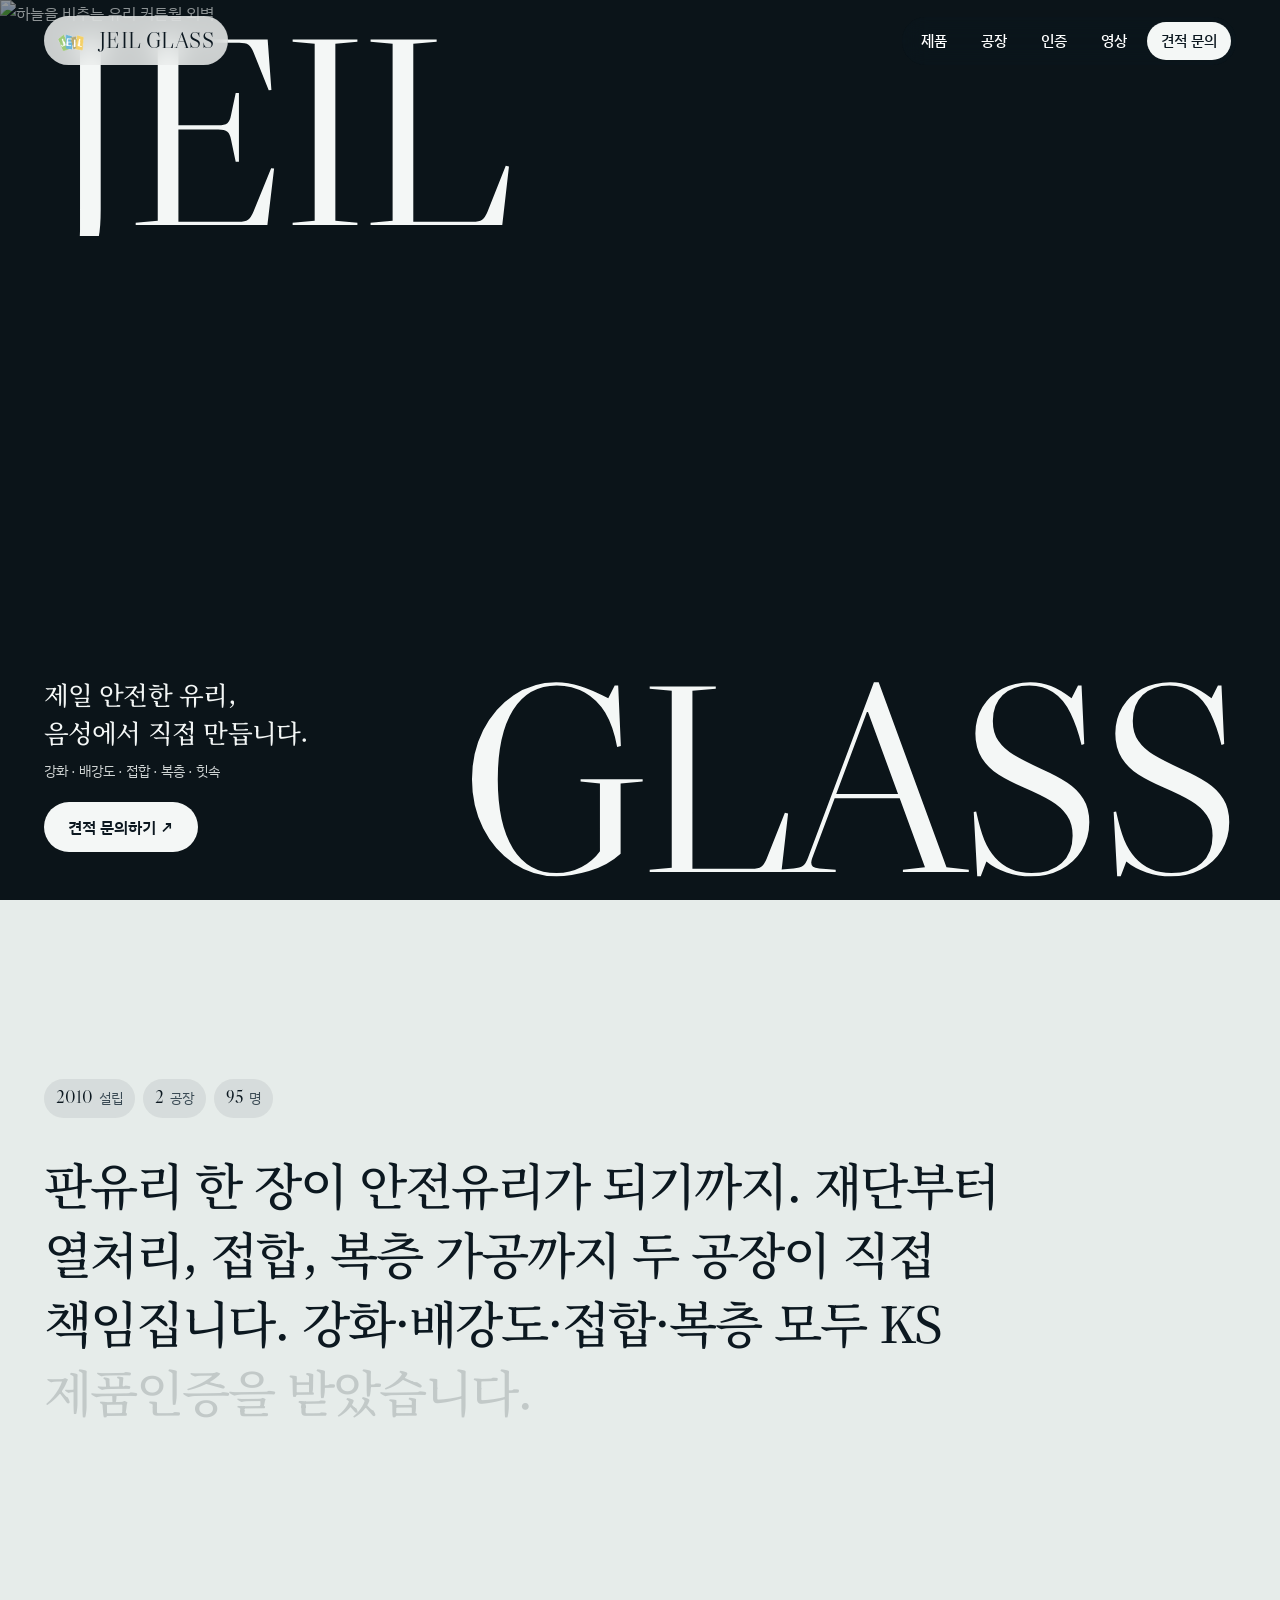
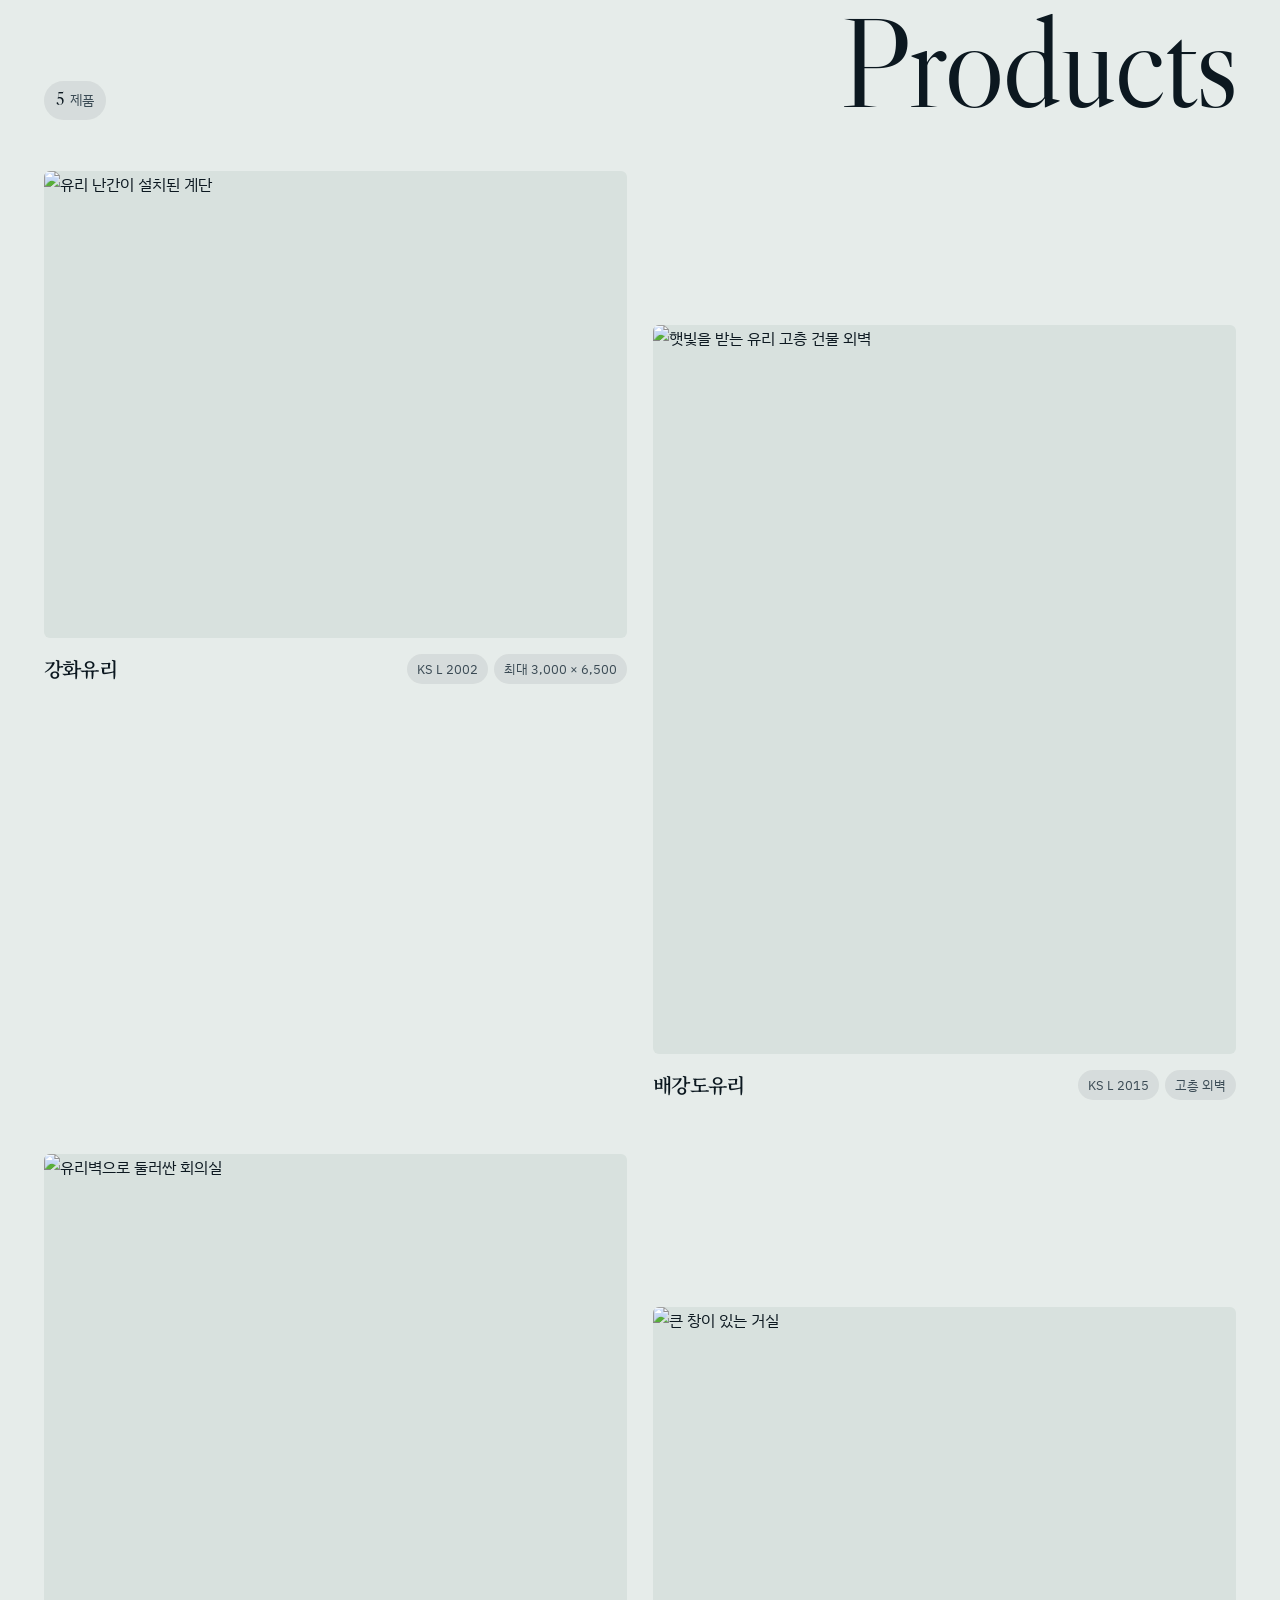
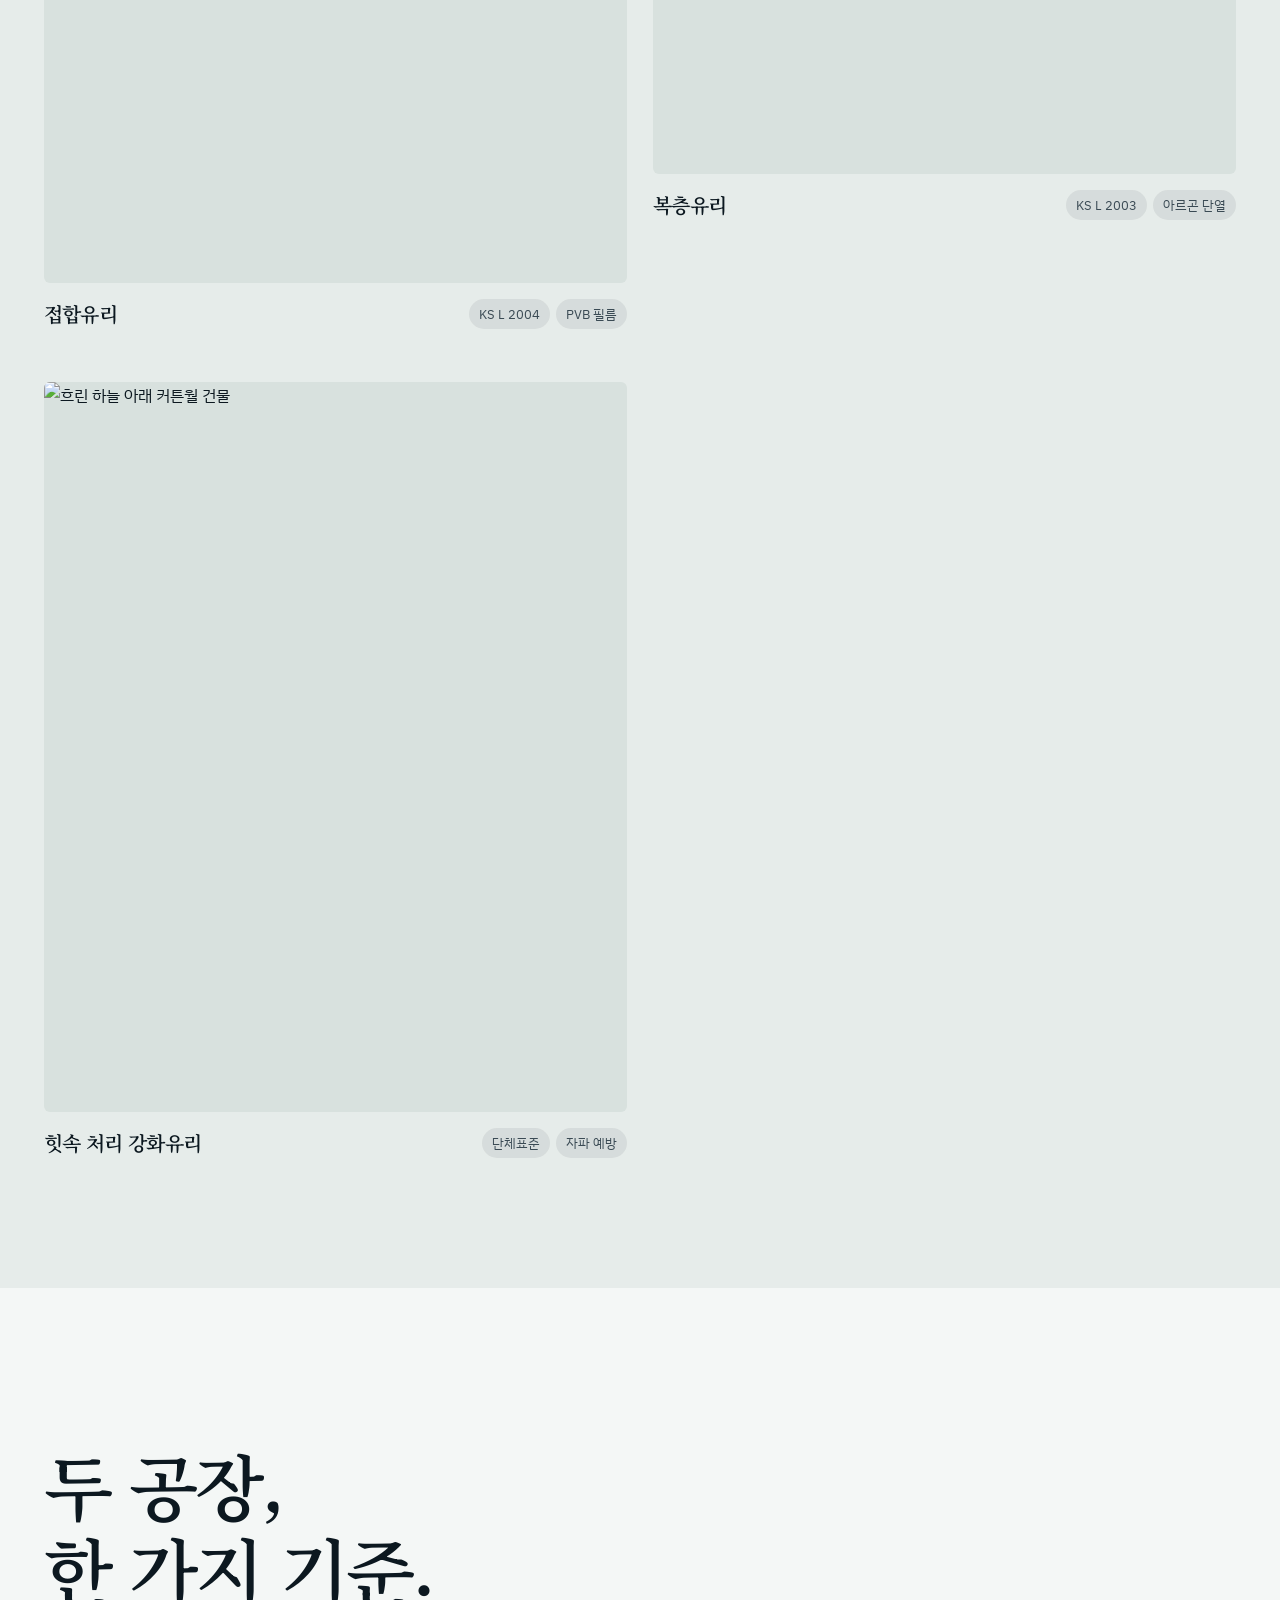
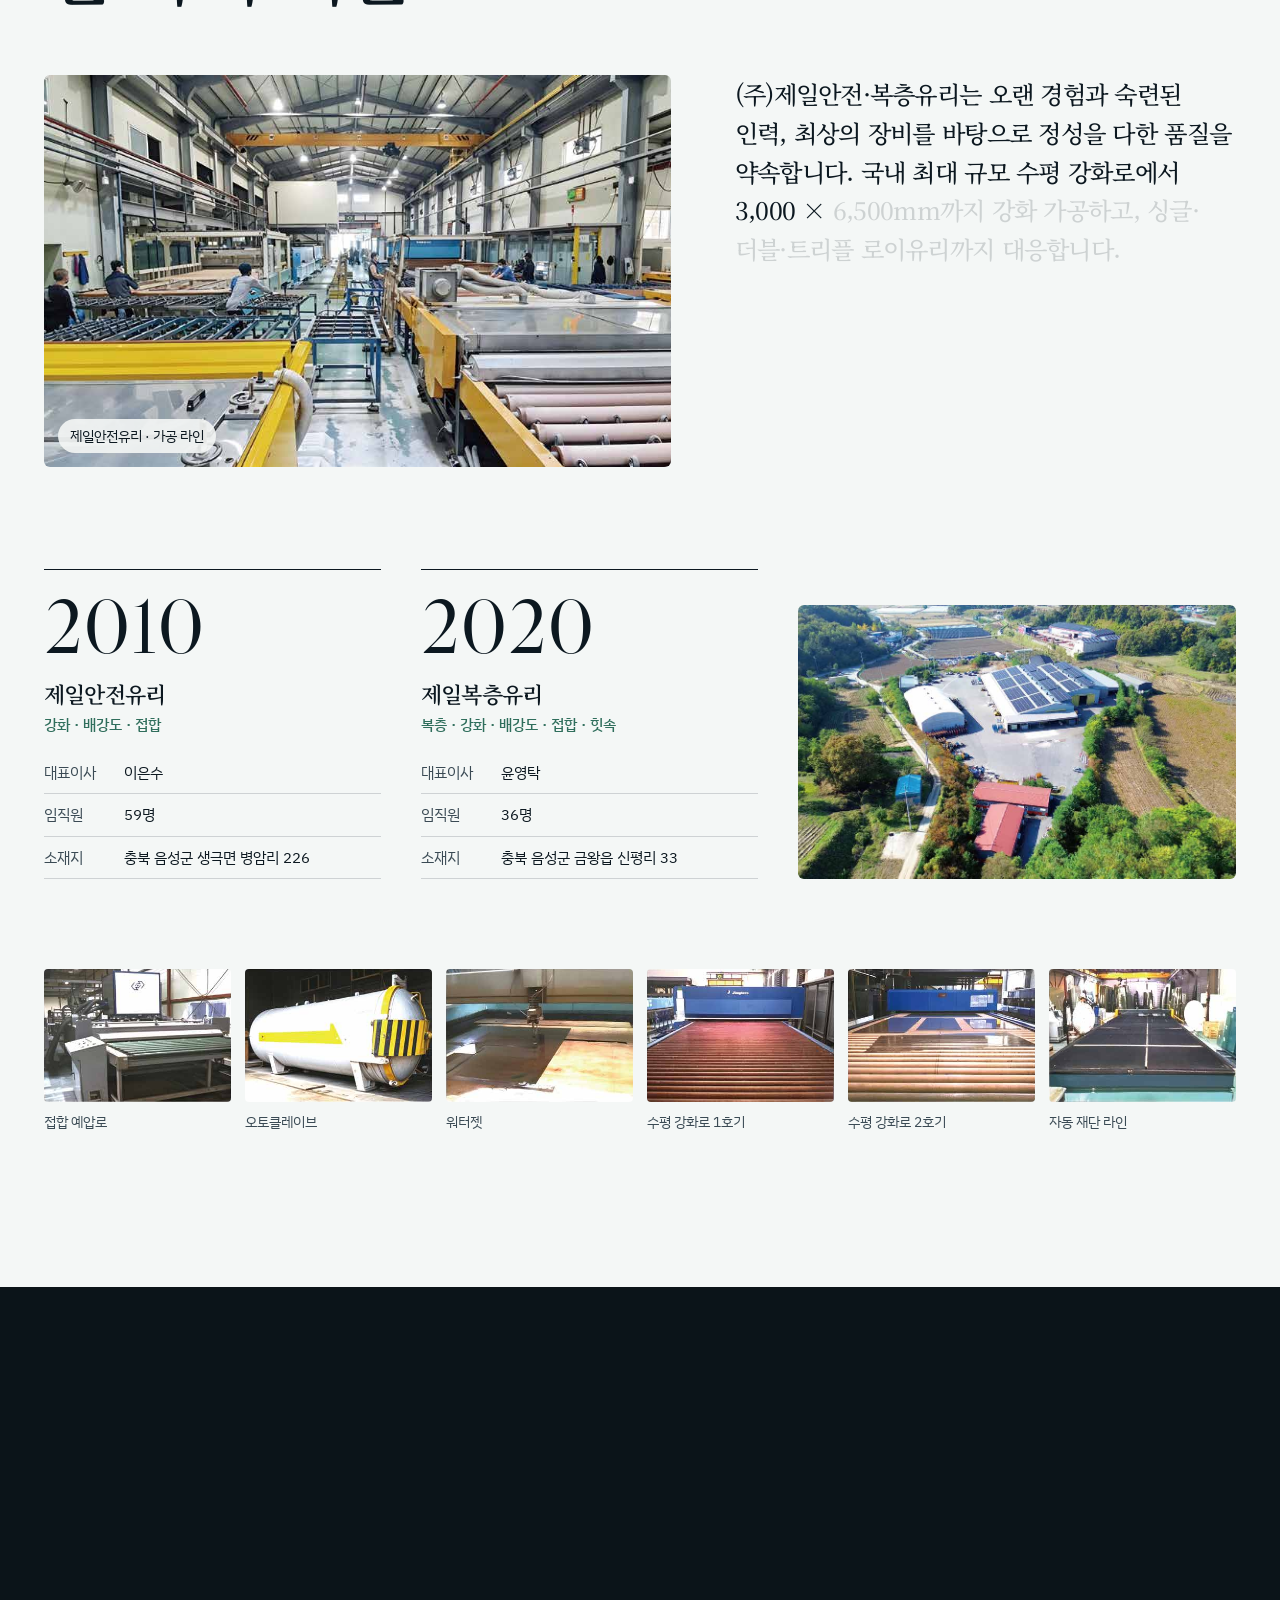
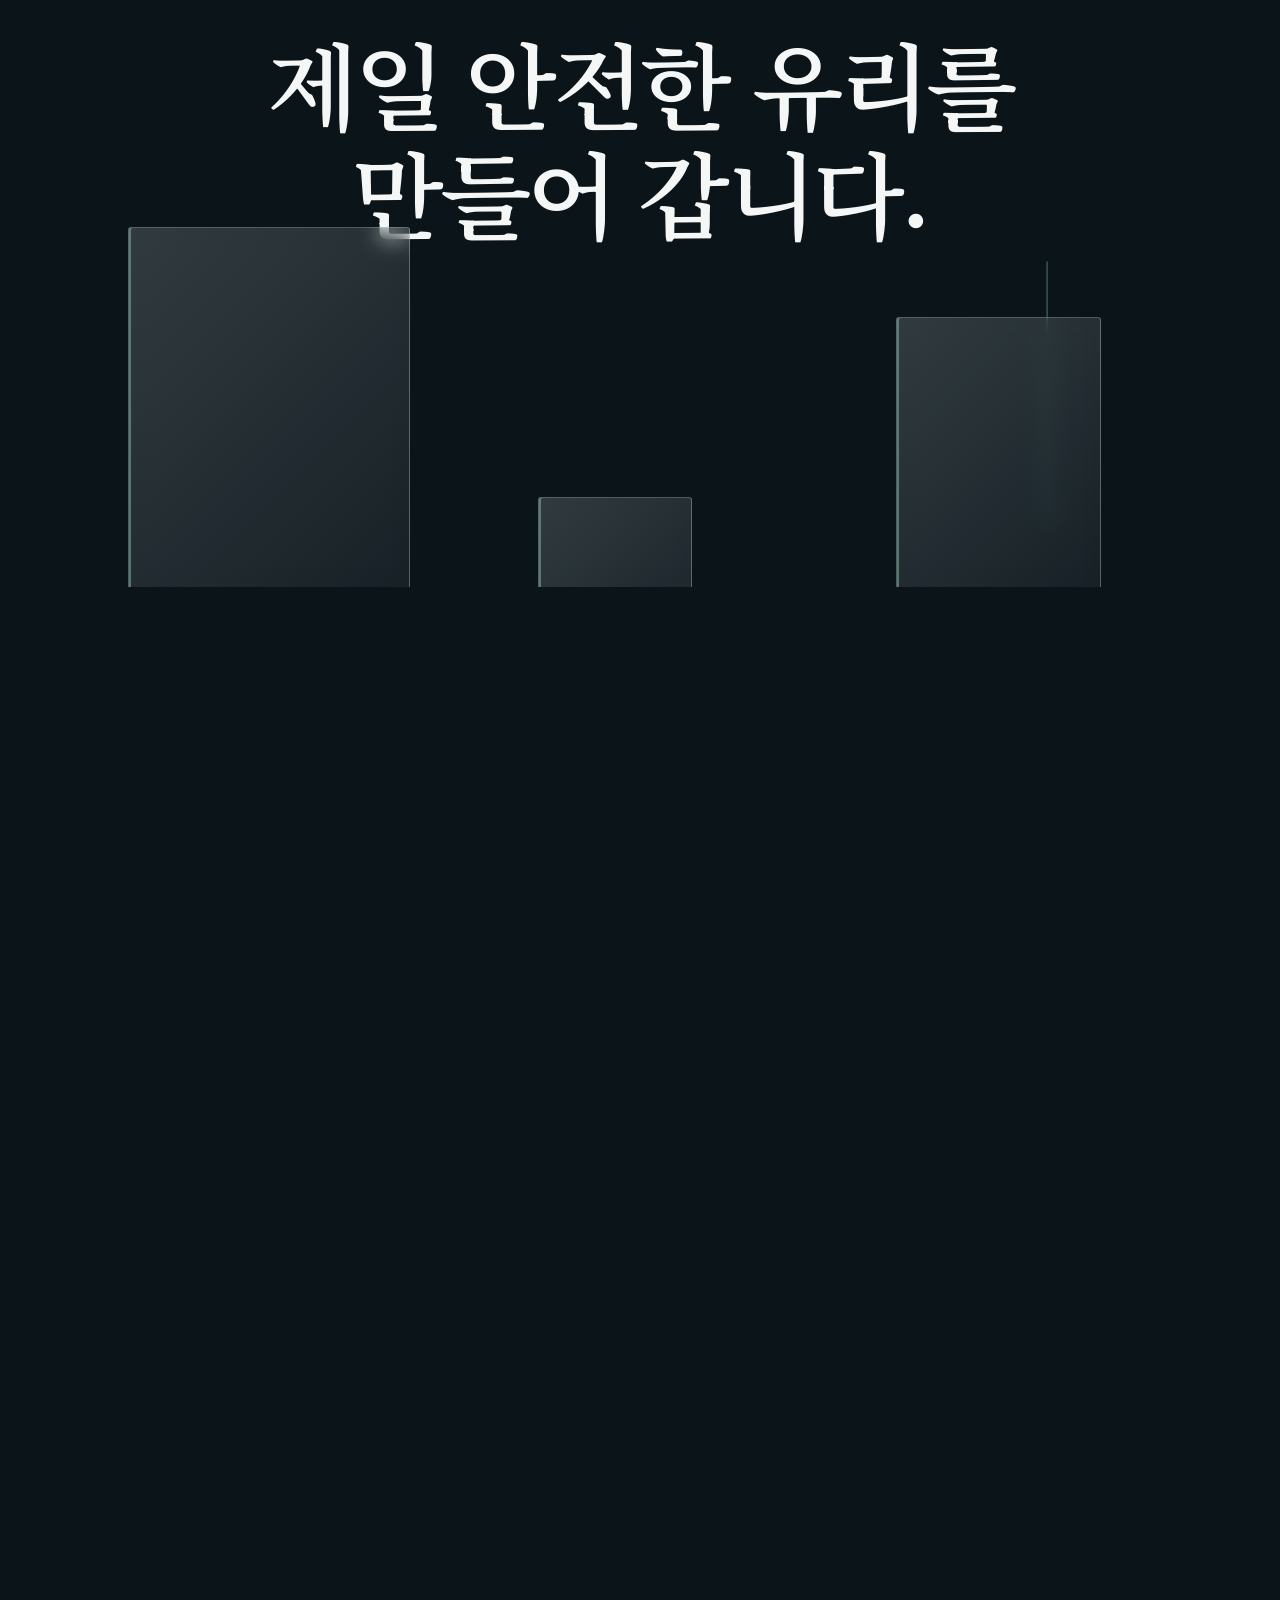
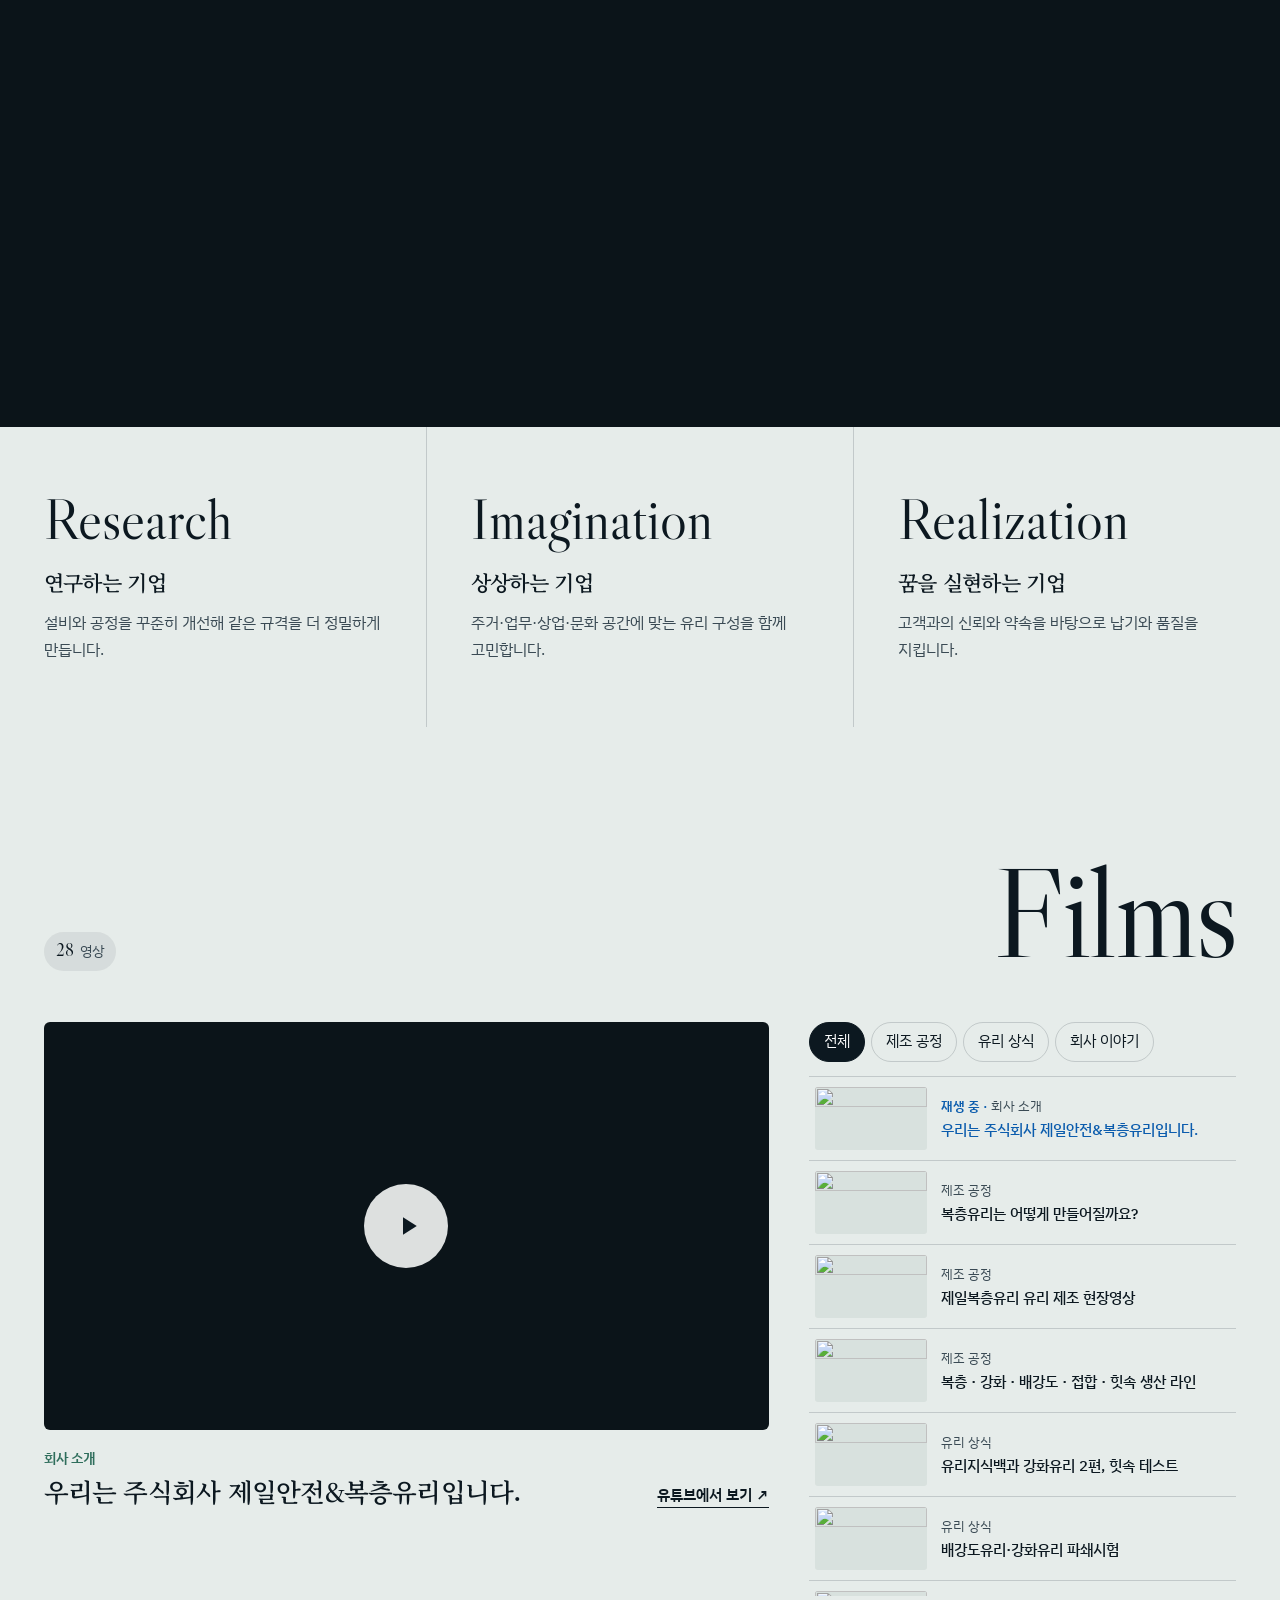
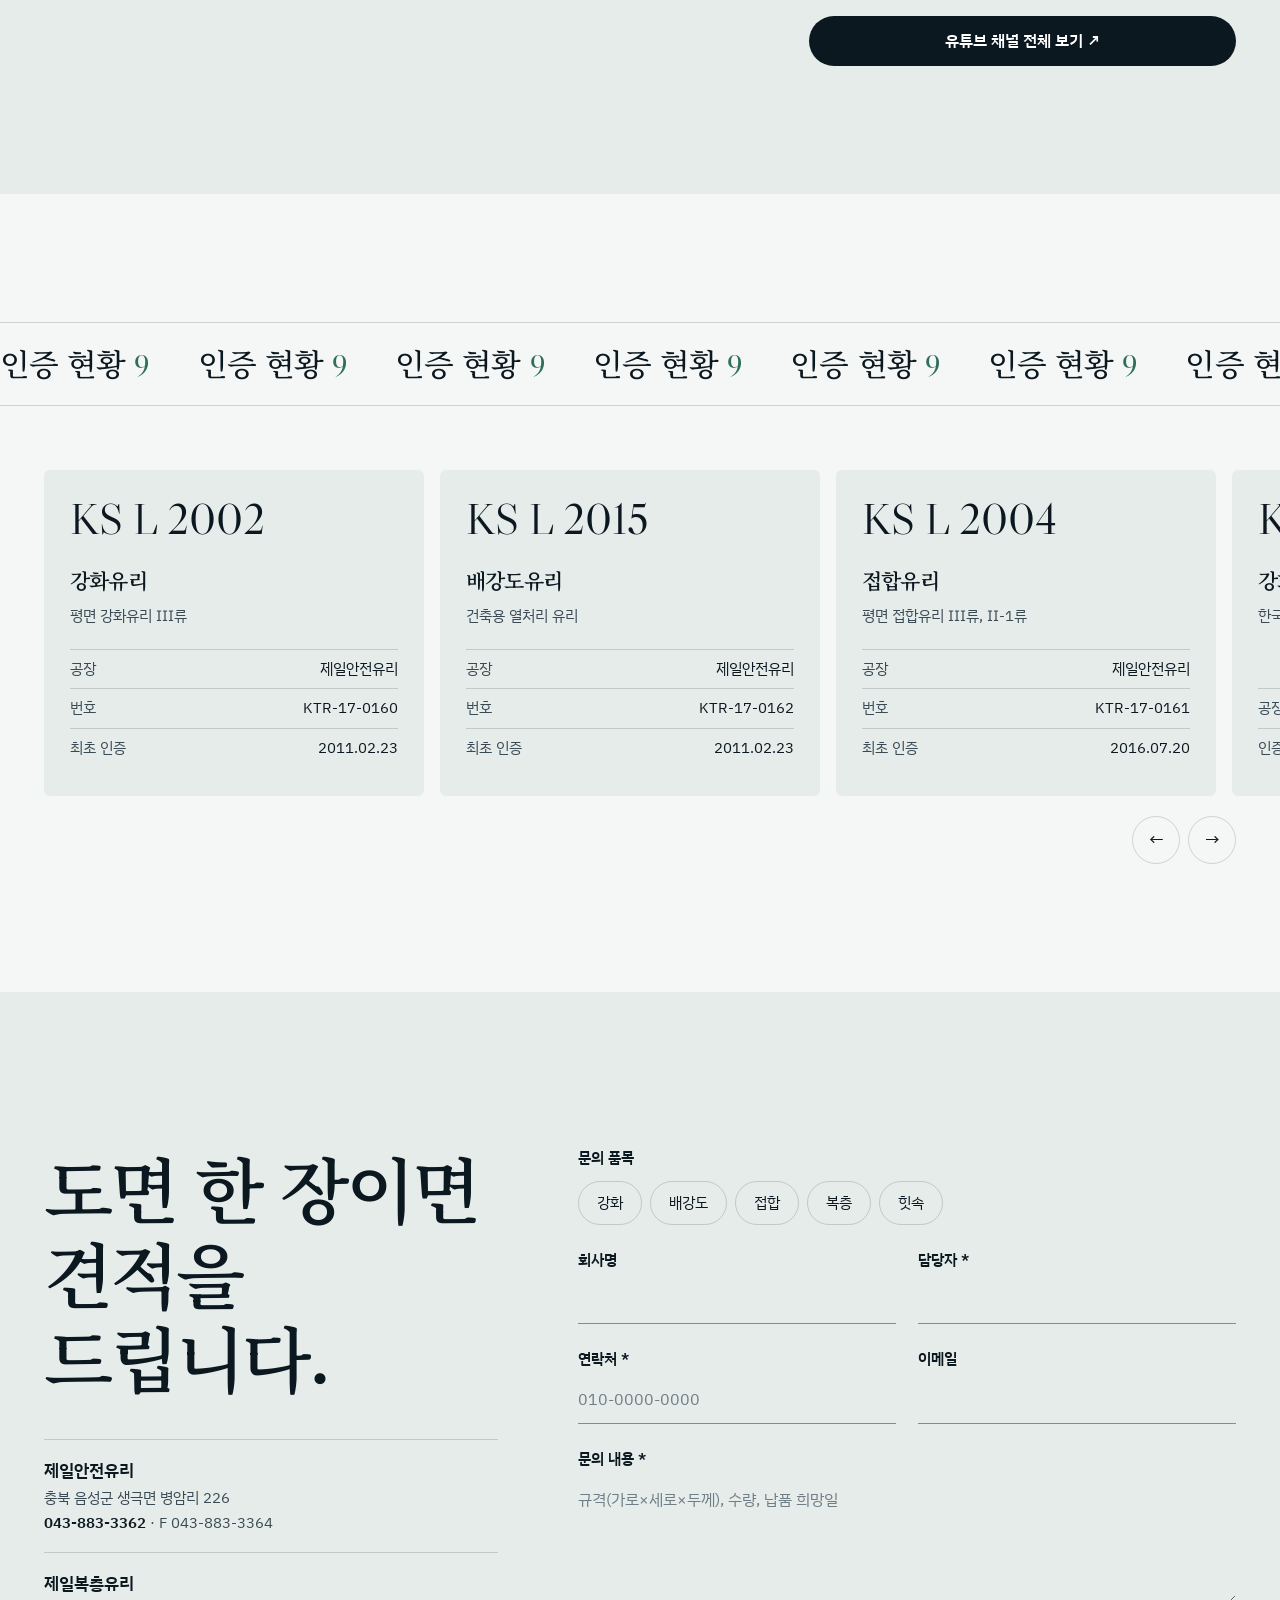
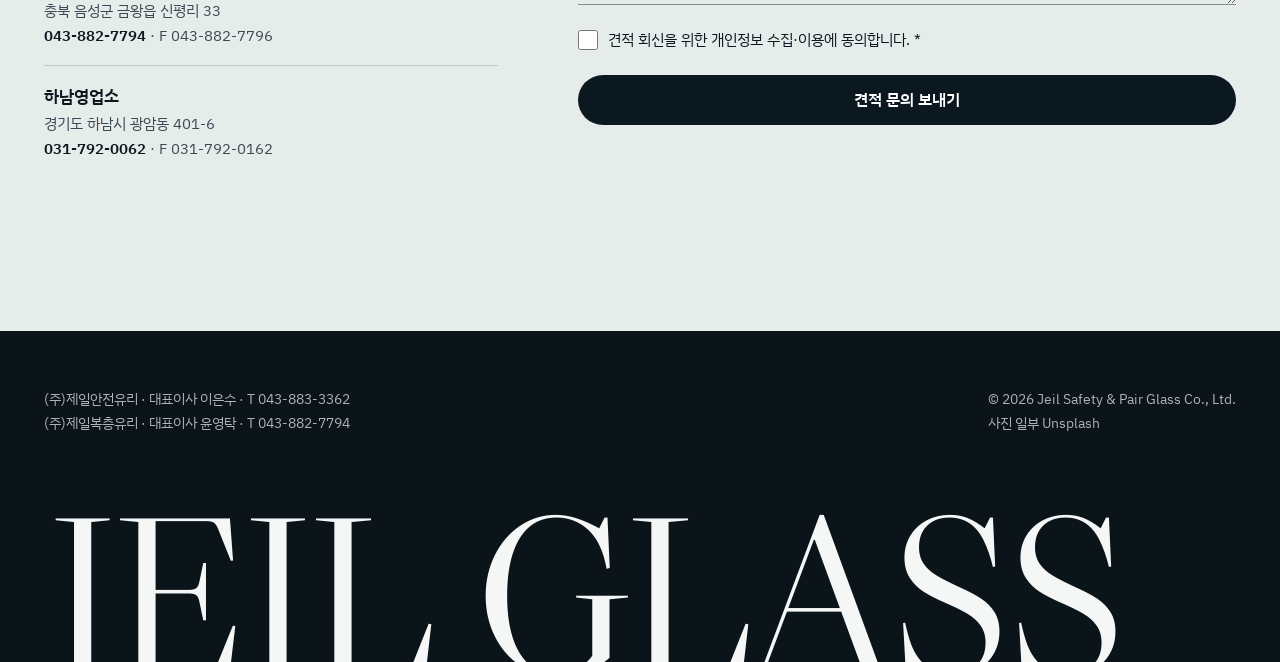
==== v2/index.html @ ccdc75b9 "v2 디자인 추가: 워드마크 히어로, 제품 상세 패널, 유튜브 영상 섹션" ====
<!doctype html>
<html lang="ko">
<head>
<meta charset="utf-8">
<meta name="viewport" content="width=device-width, initial-scale=1">
<title>제일안전·복층유리 | Jeil Glass</title>
<meta name="description" content="충북 음성의 두 공장에서 KS 인증 강화·배강도·접합·복층유리와 힛속 처리 유리를 직접 생산합니다.">
<link rel="preconnect" href="https://fonts.googleapis.com">
<link rel="preconnect" href="https://fonts.gstatic.com" crossorigin>
<link href="https://fonts.googleapis.com/css2?family=IBM+Plex+Sans+KR:wght@400;500;600&family=Libre+Caslon+Display&family=Noto+Serif+KR:wght@500;600&display=swap" rel="stylesheet">
<link rel="stylesheet" href="style.css">
<script>document.documentElement.classList.add("js");</script>
</head>
<body>
<a class="skip" href="#main">본문 바로가기</a>
<div class="cursor" aria-hidden="true"><span class="cursor-label">자세히 보기 ↗</span></div>

<!-- top bar: small mark appears once the giant wordmark scrolls away -->
<header class="bar">
  <a class="bar-mark" href="#top" aria-label="제일안전·복층유리 처음으로">
    <img src="../assets/logo.png" alt="" width="103" height="72">
    <span>JEIL GLASS</span>
  </a>
  <nav class="pills" aria-label="주 메뉴">
    <a class="pill roll" href="#products">제품</a>
    <a class="pill roll" href="#factory">공장</a>
    <a class="pill roll" href="#quality">인증</a>
    <a class="pill pill-wide roll" href="#video">영상</a>
    <a class="pill pill-solid roll" href="#contact">견적 문의</a>
  </nav>
</header>

<main id="main">

<!-- HERO -->
<section class="hero" id="top">
  <img class="hero-img" src="https://images.unsplash.com/photo-1523477593243-78bbf626fd3b?w=2200&q=80&auto=format&fit=crop" alt="하늘을 비추는 유리 커튼월 외벽" fetchpriority="high">
  <div class="hero-veil" aria-hidden="true"></div>
  <p class="word word-a" aria-hidden="true">JEIL</p>
  <p class="word word-b" aria-hidden="true">GLASS</p>
  <div class="hero-foot">
    <h1 class="hero-title">제일 안전한 유리,<br>음성에서 직접 만듭니다.</h1>
    <p class="hero-sub">강화 · 배강도 · 접합 · 복층 · 힛속</p>
    <a class="btn btn-light roll" href="#contact">견적 문의하기 ↗</a>
  </div>
</section>

<!-- INTRO STATEMENT -->
<section class="intro">
  <div class="intro-chips">
    <span class="chip"><b>2010</b> 설립</span>
    <span class="chip"><b>2</b> 공장</span>
    <span class="chip"><b>95</b> 명</span>
  </div>
  <p class="statement reveal-words">판유리 한 장이 안전유리가 되기까지. 재단부터 열처리, 접합, 복층 가공까지 두 공장이 직접 책임집니다. 강화·배강도·접합·복층 모두 KS 제품인증을 받았습니다.</p>
</section>

<!-- PRODUCTS -->
<section class="products" id="products">
  <div class="sec-head">
    <span class="chip chip-count"><b>5</b> 제품</span>
    <h2 class="display">Products</h2>
  </div>
  <ul class="grid">
    <li class="card" data-key="tempered">
      <button type="button" class="card-btn" aria-haspopup="dialog">
        <span class="card-media"><img src="https://images.unsplash.com/photo-1771904488645-fa6ebf7a2d06?w=1200&q=75&auto=format&fit=crop" alt="유리 난간이 설치된 계단" loading="lazy"></span>
        <span class="card-meta">
          <span class="card-name">강화유리</span>
          <span class="tags"><span class="tag">KS L 2002</span><span class="tag">최대 3,000 × 6,500</span></span>
        </span>
      </button>
    </li>
    <li class="card" data-key="hs">
      <button type="button" class="card-btn" aria-haspopup="dialog">
        <span class="card-media"><img src="https://images.unsplash.com/photo-1490351267196-b7a67e26e41b?w=1200&q=75&auto=format&fit=crop" alt="햇빛을 받는 유리 고층 건물 외벽" loading="lazy"></span>
        <span class="card-meta">
          <span class="card-name">배강도유리</span>
          <span class="tags"><span class="tag">KS L 2015</span><span class="tag">고층 외벽</span></span>
        </span>
      </button>
    </li>
    <li class="card" data-key="laminated">
      <button type="button" class="card-btn" aria-haspopup="dialog">
        <span class="card-media"><img src="https://images.unsplash.com/photo-1706074740295-d7a79c079562?w=1200&q=75&auto=format&fit=crop" alt="유리벽으로 둘러싼 회의실" loading="lazy"></span>
        <span class="card-meta">
          <span class="card-name">접합유리</span>
          <span class="tags"><span class="tag">KS L 2004</span><span class="tag">PVB 필름</span></span>
        </span>
      </button>
    </li>
    <li class="card" data-key="igu">
      <button type="button" class="card-btn" aria-haspopup="dialog">
        <span class="card-media"><img src="https://images.unsplash.com/photo-1600210492493-0946911123ea?w=1200&q=75&auto=format&fit=crop" alt="큰 창이 있는 거실" loading="lazy"></span>
        <span class="card-meta">
          <span class="card-name">복층유리</span>
          <span class="tags"><span class="tag">KS L 2003</span><span class="tag">아르곤 단열</span></span>
        </span>
      </button>
    </li>
    <li class="card" data-key="heatsoak">
      <button type="button" class="card-btn" aria-haspopup="dialog">
        <span class="card-media"><img src="https://images.unsplash.com/photo-1525119488448-d549af0dc221?w=1200&q=75&auto=format&fit=crop" alt="흐린 하늘 아래 커튼월 건물" loading="lazy"></span>
        <span class="card-meta">
          <span class="card-name">힛속 처리 강화유리</span>
          <span class="tags"><span class="tag">단체표준</span><span class="tag">자파 예방</span></span>
        </span>
      </button>
    </li>
  </ul>
</section>

<!-- FACTORY (people/place) -->
<section class="factory" id="factory">
  <div class="factory-head">
    <h2 class="display-ko">두 공장,<br>한 가지 기준.</h2>
  </div>
  <div class="factory-body">
    <figure class="factory-photo">
      <img src="../assets/factory-floor.jpg" alt="제일안전유리 생산동 내부. 컨베이어와 세척·면취 설비 사이에서 작업자들이 유리를 가공한다." loading="lazy" width="1075" height="509">
      <figcaption class="chip chip-float">제일안전유리 · 가공 라인</figcaption>
    </figure>
    <p class="reveal-words factory-text">(주)제일안전·복층유리는 오랜 경험과 숙련된 인력, 최상의 장비를 바탕으로 정성을 다한 품질을 약속합니다. 국내 최대 규모 수평 강화로에서 3,000 × 6,500mm까지 강화 가공하고, 싱글·더블·트리플 로이유리까지 대응합니다.</p>
  </div>

  <div class="plants">
    <article class="plant">
      <p class="plant-year">2010</p>
      <h3>제일안전유리</h3>
      <p class="plant-what">강화 · 배강도 · 접합</p>
      <dl>
        <div><dt>대표이사</dt><dd>이은수</dd></div>
        <div><dt>임직원</dt><dd>59명</dd></div>
        <div><dt>소재지</dt><dd>충북 음성군 생극면 병암리 226</dd></div>
      </dl>
    </article>
    <article class="plant">
      <p class="plant-year">2020</p>
      <h3>제일복층유리</h3>
      <p class="plant-what">복층 · 강화 · 배강도 · 접합 · 힛속</p>
      <dl>
        <div><dt>대표이사</dt><dd>윤영탁</dd></div>
        <div><dt>임직원</dt><dd>36명</dd></div>
        <div><dt>소재지</dt><dd>충북 음성군 금왕읍 신평리 33</dd></div>
      </dl>
    </article>
    <figure class="plant-aerial">
      <img src="../assets/plant-aerial.jpg" alt="금왕읍 제일복층유리 공장 항공사진" loading="lazy" width="1014" height="571">
    </figure>
  </div>

  <ul class="equip">
    <li><div class="crop" style="--x:5.3%;--y:1.6%"></div><span>접합 예압로</span></li>
    <li><div class="crop" style="--x:49.9%;--y:1.6%"></div><span>오토클레이브</span></li>
    <li><div class="crop" style="--x:94.5%;--y:1.6%"></div><span>워터젯</span></li>
    <li><div class="crop" style="--x:5.3%;--y:50.1%"></div><span>수평 강화로 1호기</span></li>
    <li><div class="crop" style="--x:49.9%;--y:50.1%"></div><span>수평 강화로 2호기</span></li>
    <li><div class="crop" style="--x:94.5%;--y:50.1%"></div><span>자동 재단 라인</span></li>
  </ul>
</section>

<!-- PINNED STATEMENT: frosted panes drift over the type -->
<section class="pane-scene" aria-label="회사 슬로건">
  <div class="pane-stick">
    <svg class="frame" viewBox="0 0 1000 700" preserveAspectRatio="xMidYMid meet" aria-hidden="true">
      <path pathLength="1" d="M200 690 V120 H800 V690 M500 120 V690 M200 400 H800"/>
      <path pathLength="1" d="M140 690 V60 H860 V690"/>
    </svg>
    <h2 class="pane-type">제일 안전한 유리를<br>만들어 갑니다.</h2>
    <div class="pane p1" aria-hidden="true"></div>
    <div class="pane p2" aria-hidden="true"></div>
    <div class="pane p3" aria-hidden="true"></div>
    <div class="pane p4" aria-hidden="true"></div>
  </div>
</section>

<!-- VALUES (from the catalogue) -->
<section class="values">
  <article>
    <p class="value-en">Research</p>
    <h3>연구하는 기업</h3>
    <p>설비와 공정을 꾸준히 개선해 같은 규격을 더 정밀하게 만듭니다.</p>
  </article>
  <article>
    <p class="value-en">Imagination</p>
    <h3>상상하는 기업</h3>
    <p>주거·업무·상업·문화 공간에 맞는 유리 구성을 함께 고민합니다.</p>
  </article>
  <article>
    <p class="value-en">Realization</p>
    <h3>꿈을 실현하는 기업</h3>
    <p>고객과의 신뢰와 약속을 바탕으로 납기와 품질을 지킵니다.</p>
  </article>
</section>

<!-- VIDEO -->
<section class="video" id="video">
  <div class="sec-head">
    <span class="chip chip-count"><b>28</b> 영상</span>
    <h2 class="display">Films</h2>
  </div>
  <div class="video-grid">
    <div class="player-wrap">
      <div class="player" id="player" data-id="XRGoM8TNmhQ">
        <button type="button" class="player-poster" aria-label="영상 재생: 우리는 주식회사 제일안전&복층유리입니다.">
          <img src="https://i.ytimg.com/vi/XRGoM8TNmhQ/maxresdefault.jpg" alt="" loading="lazy">
          <span class="play" aria-hidden="true"><svg viewBox="0 0 24 24"><path d="M8 5v14l11-7z"/></svg></span>
        </button>
      </div>
      <div class="player-meta">
        <p class="player-cat" id="player-cat">회사 소개</p>
        <h3 class="player-title" id="player-title">우리는 주식회사 제일안전&amp;복층유리입니다.</h3>
        <a class="player-link" id="player-link" href="https://www.youtube.com/watch?v=XRGoM8TNmhQ" target="_blank" rel="noopener">유튜브에서 보기 ↗</a>
      </div>
    </div>

    <div class="playlist">
      <div class="vfilter" role="group" aria-label="영상 분류">
        <button type="button" class="vchip" aria-pressed="true" data-cat="all">전체</button>
        <button type="button" class="vchip" aria-pressed="false" data-cat="공정">제조 공정</button>
        <button type="button" class="vchip" aria-pressed="false" data-cat="상식">유리 상식</button>
        <button type="button" class="vchip" aria-pressed="false" data-cat="회사">회사 이야기</button>
      </div>
      <ul class="vlist" id="vlist">
        <li data-cat="회사" data-id="XRGoM8TNmhQ" data-label="회사 소개">우리는 주식회사 제일안전&amp;복층유리입니다.</li>
        <li data-cat="공정" data-id="50oGph6o5SQ" data-label="제조 공정">복층유리는 어떻게 만들어질까요?</li>
        <li data-cat="공정" data-id="H_d3MRT_KKs" data-label="제조 공정">제일복층유리 유리 제조 현장영상</li>
        <li data-cat="공정" data-id="ye3RdwppA0k" data-label="제조 공정">복층 · 강화 · 배강도 · 접합 · 힛속 생산 라인</li>
        <li data-cat="상식" data-id="PvVZJ8Vki3I" data-label="유리 상식">유리지식백과 강화유리 2편, 힛속 테스트</li>
        <li data-cat="상식" data-id="MAMDegM1dik" data-label="유리 상식">배강도유리·강화유리 파쇄시험</li>
        <li data-cat="상식" data-id="0Z_VW3TF-dM" data-label="유리 상식">강화유리 자파현상</li>
        <li data-cat="상식" data-id="DsxLDz7HoJI" data-label="유리 상식">유리정보백과 강화유리 A</li>
        <li data-cat="회사" data-id="3SuE9yLbj5c" data-label="회사 이야기">(주)제일안전유리 15주년 기념영상</li>
        <li data-cat="회사" data-id="iHAA3CQ8kYc" data-label="회사 이야기">(주)제일복층유리 윤영탁 대표</li>
        <li data-cat="회사" data-id="Y3Lgxv9Ht4Y" data-label="회사 이야기">2024년 폭설피해 현장 기록영상</li>
        <li data-cat="회사" data-id="KHGk20OOa90" data-label="회사 이야기">2025년 새해인사</li>
      </ul>
      <a class="btn btn-ink roll channel" href="https://www.youtube.com/@JeilGlass-c4s" target="_blank" rel="noopener">유튜브 채널 전체 보기 ↗</a>
    </div>
  </div>
</section>

<!-- CERTIFICATES carousel -->
<section class="quality" id="quality">
  <div class="marquee" aria-hidden="true">
    <div class="marquee-track">
      <span>인증 현황 <b>9</b></span><span>인증 현황 <b>9</b></span><span>인증 현황 <b>9</b></span><span>인증 현황 <b>9</b></span><span>인증 현황 <b>9</b></span><span>인증 현황 <b>9</b></span>
      <span>인증 현황 <b>9</b></span><span>인증 현황 <b>9</b></span><span>인증 현황 <b>9</b></span><span>인증 현황 <b>9</b></span><span>인증 현황 <b>9</b></span><span>인증 현황 <b>9</b></span>
    </div>
  </div>
  <h2 class="sr-only">품질 인증</h2>
  <div class="carousel" tabindex="0" aria-label="인증서 목록, 좌우로 넘겨 보기">
    <ol class="certs">
      <li class="cert"><p class="cert-code">KS L 2002</p><h3>강화유리</h3><p>평면 강화유리 Ⅲ류</p><dl><div><dt>공장</dt><dd>제일안전유리</dd></div><div><dt>번호</dt><dd>KTR-17-0160</dd></div><div><dt>최초 인증</dt><dd>2011.02.23</dd></div></dl></li>
      <li class="cert"><p class="cert-code">KS L 2015</p><h3>배강도유리</h3><p>건축용 열처리 유리</p><dl><div><dt>공장</dt><dd>제일안전유리</dd></div><div><dt>번호</dt><dd>KTR-17-0162</dd></div><div><dt>최초 인증</dt><dd>2011.02.23</dd></div></dl></li>
      <li class="cert"><p class="cert-code">KS L 2004</p><h3>접합유리</h3><p>평면 접합유리 Ⅲ류, Ⅱ-1류</p><dl><div><dt>공장</dt><dd>제일안전유리</dd></div><div><dt>번호</dt><dd>KTR-17-0161</dd></div><div><dt>최초 인증</dt><dd>2016.07.20</dd></div></dl></li>
      <li class="cert"><p class="cert-code">KS</p><h3>강화·배강도유리</h3><p>한국표준협회</p><dl><div><dt>공장</dt><dd>제일복층유리</dd></div><div><dt>인증</dt><dd>2022.12</dd></div></dl></li>
      <li class="cert"><p class="cert-code">KS L 2003</p><h3>복층유리</h3><p>한국표준협회</p><dl><div><dt>공장</dt><dd>제일복층유리</dd></div><div><dt>인증</dt><dd>2023.01</dd></div></dl></li>
      <li class="cert"><p class="cert-code">단체표준</p><h3>가스주입 단열유리</h3><p>(사)한국판유리창호협회</p><dl><div><dt>공장</dt><dd>제일복층유리</dd></div><div><dt>인증</dt><dd>2023.08</dd></div></dl></li>
      <li class="cert"><p class="cert-code">단체표준</p><h3>힛속 처리 강화유리</h3><p>(사)한국판유리창호협회</p><dl><div><dt>공장</dt><dd>제일복층유리</dd></div><div><dt>인증</dt><dd>2024.12</dd></div></dl></li>
      <li class="cert"><p class="cert-code">HANGLAS</p><h3>세큐라이트·듀오라이트 회원사</h3><p>LX글라스</p><dl><div><dt>기간</dt><dd>2024</dd></div></dl></li>
      <li class="cert"><p class="cert-code">소부장</p><h3>소재·부품·장비 전문기업</h3><p>한국산업기술기획평가원 확인</p><dl><div><dt>확인</dt><dd>2024</dd></div></dl></li>
    </ol>
  </div>
  <div class="carousel-nav">
    <button type="button" class="round" data-dir="-1" aria-label="이전 인증서">←</button>
    <button type="button" class="round" data-dir="1" aria-label="다음 인증서">→</button>
  </div>
</section>

<!-- CONTACT -->
<section class="contact" id="contact">
  <div class="contact-head">
    <h2 class="display-ko">도면 한 장이면<br>견적을 드립니다.</h2>
    <ul class="offices">
      <li><h3>제일안전유리</h3><p>충북 음성군 생극면 병암리 226</p><p><a href="tel:0438833362">043-883-3362</a> · F 043-883-3364</p></li>
      <li><h3>제일복층유리</h3><p>충북 음성군 금왕읍 신평리 33</p><p><a href="tel:0438827794">043-882-7794</a> · F 043-882-7796</p></li>
      <li><h3>하남영업소</h3><p>경기도 하남시 광암동 401-6</p><p><a href="tel:0317920062">031-792-0062</a> · F 031-792-0162</p></li>
    </ul>
  </div>

  <form class="form" id="quote" novalidate>
    <fieldset class="choose">
      <legend>문의 품목</legend>
      <label><input type="checkbox" name="type" value="강화"><span>강화</span></label>
      <label><input type="checkbox" name="type" value="배강도"><span>배강도</span></label>
      <label><input type="checkbox" name="type" value="접합"><span>접합</span></label>
      <label><input type="checkbox" name="type" value="복층"><span>복층</span></label>
      <label><input type="checkbox" name="type" value="힛속"><span>힛속</span></label>
    </fieldset>
    <div class="row">
      <div class="field"><label for="q-company">회사명</label><input id="q-company" autocomplete="organization"></div>
      <div class="field"><label for="q-name">담당자 *</label><input id="q-name" autocomplete="name" required><p class="err">담당자 이름을 입력해 주세요.</p></div>
    </div>
    <div class="row">
      <div class="field"><label for="q-tel">연락처 *</label><input id="q-tel" type="tel" inputmode="tel" autocomplete="tel" required placeholder="010-0000-0000"><p class="err">회신받을 전화번호를 입력해 주세요.</p></div>
      <div class="field"><label for="q-mail">이메일</label><input id="q-mail" type="email" autocomplete="email"><p class="err">이메일 형식을 확인해 주세요.</p></div>
    </div>
    <div class="field"><label for="q-msg">문의 내용 *</label><textarea id="q-msg" rows="4" required placeholder="규격(가로×세로×두께), 수량, 납품 희망일"></textarea><p class="err">문의 내용을 입력해 주세요.</p></div>
    <label class="agree"><input type="checkbox" id="q-agree"><span>견적 회신을 위한 개인정보 수집·이용에 동의합니다. *</span></label>
    <p class="err" id="q-agree-err">개인정보 수집·이용에 동의해야 보낼 수 있습니다.</p>
    <button class="btn btn-ink roll" type="submit">견적 문의 보내기</button>
    <p class="status" role="status" aria-live="polite"></p>
  </form>
</section>
</main>

<footer class="foot">
  <div class="foot-row">
    <p>(주)제일안전유리 · 대표이사 이은수 · T 043-883-3362<br>(주)제일복층유리 · 대표이사 윤영탁 · T 043-882-7794</p>
    <p>© 2026 Jeil Safety &amp; Pair Glass Co., Ltd.<br>사진 일부 Unsplash</p>
  </div>
  <p class="foot-word" aria-hidden="true">JEIL GLASS</p>
</footer>

<!-- product detail -->
<dialog class="sheet" id="sheet" aria-labelledby="sheet-title">
  <button type="button" class="sheet-close" aria-label="닫기">✕</button>
  <p class="sheet-std" id="sheet-std"></p>
  <h2 id="sheet-title"></h2>
  <p class="sheet-desc" id="sheet-desc"></p>
  <ul class="sheet-points" id="sheet-points"></ul>
  <p class="sheet-uses"><b>주요 사용처</b><span id="sheet-uses"></span></p>
  <a class="btn btn-ink roll" href="#contact" data-close>이 제품 견적 문의</a>
</dialog>

<script src="main.js" defer></script>
</body>
</html>
---- v2/style.css ----
/* Jeil Glass v2
   fog    : the pale green-grey of a glass pane seen face-on (page ground)
   ink    : deep blue-black for type
   night  : the one dark scene
   edge   : float-glass edge green, the accent
   blue   : Jeil catalogue blue, used for actions only */
:root {
  --fog: #e6ecea;
  --fog-2: #d8e1de;
  --paper: #f4f7f6;
  --ink: #0c1820;
  --ink-2: #3a4a54;
  --night: #0b1419;
  --edge: #7fb7a5;
  --edge-deep: #2f6e5c;
  --blue: #0b5cad;
  --line: rgba(12, 24, 32, 0.16);
  --danger: #b42318;

  --serif-en: "Libre Caslon Display", "Times New Roman", serif;
  --serif-ko: "Noto Serif KR", "Batang", serif;
  --sans: "IBM Plex Sans KR", system-ui, "Apple SD Gothic Neo", "Malgun Gothic", sans-serif;

  --pad: clamp(16px, 3.4vw, 48px);
  --ease: cubic-bezier(0.22, 1, 0.36, 1);
}
*, *::before, *::after { box-sizing: border-box; }
html { -webkit-text-size-adjust: 100%; scroll-behavior: smooth; }
body {
  margin: 0; background: var(--fog); color: var(--ink);
  font-family: var(--sans); font-size: 16px; line-height: 1.7;
  word-break: keep-all; overflow-wrap: break-word; -webkit-font-smoothing: antialiased;
}
img { display: block; max-width: 100%; height: auto; }
a { color: inherit; text-decoration: none; }
button { font: inherit; color: inherit; cursor: pointer; }
h1, h2, h3, p, ul, ol, dl, dd, figure { margin: 0; }
ul, ol { list-style: none; padding: 0; }
:focus-visible { outline: 3px solid var(--blue); outline-offset: 3px; border-radius: 4px; }
.sr-only { position: absolute; width: 1px; height: 1px; overflow: hidden; clip: rect(0 0 0 0); white-space: nowrap; }
.skip { position: absolute; left: 12px; top: -60px; z-index: 200; background: var(--ink); color: #fff; padding: 10px 14px; }
.skip:focus { top: 12px; }

/* ---------- shared bits ---------- */
.chip {
  display: inline-flex; align-items: baseline; gap: 6px;
  padding: 5px 12px; border-radius: 999px;
  background: rgba(12, 24, 32, 0.07); font-size: 14px; color: var(--ink-2);
}
.chip b { font-family: var(--serif-en); font-weight: 400; font-size: 17px; color: var(--ink); }
.display { font-family: var(--serif-en); font-weight: 400; font-size: clamp(56px, 10vw, 160px); line-height: .9; letter-spacing: -0.02em; }
.display-ko { font-family: var(--serif-ko); font-weight: 600; font-size: clamp(36px, 5.6vw, 84px); line-height: 1.18; letter-spacing: -0.04em; }

.btn {
  display: inline-flex; align-items: center; justify-content: center;
  min-height: 50px; padding: 0 24px; border-radius: 999px; border: 0;
  font-weight: 600; font-size: 16px;
}
.btn-light { background: var(--paper); color: var(--ink); }
.btn-ink { background: var(--ink); color: #fff; }
.btn-ink:hover { background: var(--blue); }

/* letter roll on hover: each character has a copy below that slides up */
.roll .r { display: inline-flex; overflow: hidden; height: 1.6em; line-height: 1.6em; vertical-align: middle; }
.roll .r > span { display: inline-flex; flex-direction: column; transition: transform .45s var(--ease); transition-delay: calc(var(--i) * 18ms); white-space: pre; }
.roll .r > span > span { height: 1.6em; }
.roll:hover .r > span, .roll:focus-visible .r > span { transform: translateY(-1.6em); }

/* ---------- custom cursor (fine pointers only) ---------- */
.cursor { display: none; }
@media (hover: hover) and (pointer: fine) {
  .cursor {
    display: block; position: fixed; left: 0; top: 0; z-index: 150; pointer-events: none;
    width: 10px; height: 10px; margin: -5px 0 0 -5px; border-radius: 999px;
    background: var(--ink); mix-blend-mode: normal;
    transition: width .35s var(--ease), height .35s var(--ease), margin .35s var(--ease), background-color .3s;
    will-change: transform;
  }
  .cursor.on-dark { background: var(--paper); }
  .cursor-label { position: absolute; inset: 0; display: grid; place-items: center; font-size: 14px; font-weight: 600; color: var(--ink); opacity: 0; white-space: nowrap; transition: opacity .2s; }
  .cursor.is-card { width: 128px; height: 44px; margin: -22px 0 0 -64px; background: var(--paper); box-shadow: 0 6px 24px rgba(12,24,32,.18); }
  .cursor.is-card .cursor-label { opacity: 1; transition-delay: .12s; }
  .card-btn { cursor: none; }
}

/* ---------- top bar ---------- */
.bar {
  position: fixed; inset: 0 0 auto 0; z-index: 100;
  display: flex; align-items: center; justify-content: space-between; gap: 12px;
  padding: 16px var(--pad);
  pointer-events: none;
}
.bar > * { pointer-events: auto; }
.bar-mark {
  display: inline-flex; align-items: center; gap: 10px;
  font-family: var(--serif-en); font-size: 22px; letter-spacing: .02em;
  padding: 6px 14px 6px 8px; border-radius: 999px;
  background: rgba(244, 247, 246, .82); backdrop-filter: blur(12px);
  opacity: 0; transform: translateY(-8px); transition: opacity .4s, transform .4s var(--ease);
}
.bar-mark img { height: 26px; width: auto; }
.bar.is-scrolled .bar-mark { opacity: 1; transform: none; }
.pills { display: flex; gap: 6px; padding: 5px; border-radius: 999px; background: rgba(12, 24, 32, .38); backdrop-filter: blur(12px); }
.pill { display: inline-flex; align-items: center; min-height: 38px; padding: 0 14px; border-radius: 999px; color: #fff; font-size: 15px; font-weight: 500; }
.pill:hover { background: rgba(255,255,255,.14); }
.pill-solid { background: var(--paper); color: var(--ink); }
.pill-solid:hover { background: #fff; }
.bar.is-scrolled .pills { background: rgba(12, 24, 32, .82); }
@media (max-width: 560px) {
  .bar { padding: 12px 12px; }
  .pills { gap: 2px; padding: 4px; }
  .pill { padding: 0 10px; font-size: 14px; min-height: 36px; }
  .bar-mark { padding: 6px 8px; }
  .bar-mark span { display: none; }
}

/* ---------- hero ---------- */
.hero { position: relative; height: 100svh; min-height: 620px; overflow: hidden; color: var(--paper); background: var(--night); }
.hero-img { position: absolute; inset: 0; width: 100%; height: 100%; object-fit: cover; transform: scale(1.08); transition: transform 2.4s var(--ease); }
.is-ready .hero-img { transform: scale(1); }
.hero-veil { position: absolute; inset: 0; background:
  radial-gradient(ellipse 60% 45% at 0% 100%, rgba(11,20,25,.78), rgba(11,20,25,0) 100%),
  linear-gradient(180deg, rgba(11,20,25,.45), rgba(11,20,25,.12) 40%, rgba(11,20,25,.5)); }
.word {
  position: absolute; z-index: 2; margin: 0;
  font-family: var(--serif-en); font-weight: 400; line-height: .78; letter-spacing: -0.03em;
  font-size: clamp(88px, 21vw, 340px);
  will-change: transform;
}
.word-a { left: var(--pad); top: calc(var(--pad) * .6); }
.word-b { right: var(--pad); bottom: calc(var(--pad) * .4); }
.js .word { clip-path: inset(0 0 100% 0); }
.is-ready .word { clip-path: inset(0 0 0 0); transition: clip-path 1.3s var(--ease); }
.is-ready .word-b { transition-delay: .18s; }
.hero-foot { position: absolute; z-index: 3; left: var(--pad); bottom: calc(var(--pad) + 4px); max-width: 30em; }
.hero-title { font-family: var(--serif-ko); font-weight: 500; font-size: clamp(20px, 2vw, 28px); line-height: 1.45; letter-spacing: -0.03em; }
.hero-sub { margin-top: 8px; font-size: 14px; opacity: .85; }
.hero-foot .btn { margin-top: 20px; }
.js .hero-foot { opacity: 0; transform: translateY(12px); }
.is-ready .hero-foot { opacity: 1; transform: none; transition: opacity .8s .7s, transform .8s .7s var(--ease); }
@media (max-width: 760px) {
  .word-b { bottom: auto; top: calc(var(--pad) * .6 + 0.82em); right: auto; left: var(--pad); }
}

/* ---------- intro statement with word reveal ---------- */
.intro { padding: clamp(96px, 14vw, 200px) var(--pad); max-width: 1500px; margin: 0 auto; }
.intro-chips { display: flex; flex-wrap: wrap; gap: 8px; margin-bottom: 32px; }
.statement { font-family: var(--serif-ko); font-weight: 500; font-size: clamp(26px, 3.9vw, 58px); line-height: 1.38; letter-spacing: -0.04em; max-width: 22em; }
.reveal-words .w { opacity: .16; transition: opacity .35s; }
.reveal-words .w.lit { opacity: 1; }

/* ---------- products ---------- */
.products { padding: 0 var(--pad) clamp(80px, 10vw, 160px); }
.sec-head { display: flex; align-items: flex-end; justify-content: space-between; gap: 16px; margin-bottom: clamp(32px, 4vw, 56px); }
.grid { display: grid; gap: clamp(28px, 4vw, 56px) clamp(16px, 2vw, 28px); }
@media (min-width: 760px) {
  .grid { grid-template-columns: 1fr 1fr; }
  .grid .card:nth-child(even) { margin-top: clamp(80px, 12vw, 200px); }
}
.card-btn { all: unset; display: block; width: 100%; cursor: pointer; }
.card-btn:focus-visible { outline: 3px solid var(--blue); outline-offset: 6px; border-radius: 6px; }
.card-media { display: block; overflow: hidden; border-radius: 6px; aspect-ratio: 4 / 5; background: var(--fog-2); }
.card:nth-child(3n+1) .card-media { aspect-ratio: 5 / 4; }
.card-media img { width: 100%; height: 100%; object-fit: cover; transition: transform 1.1s var(--ease); }
.card-btn:hover .card-media img, .card-btn:focus-visible .card-media img { transform: scale(1.04); }
.card-meta { display: flex; justify-content: space-between; align-items: center; gap: 12px; margin-top: 14px; flex-wrap: wrap; }
.card-name { font-family: var(--serif-ko); font-weight: 600; font-size: 20px; letter-spacing: -0.03em; }
.tags { display: flex; gap: 6px; flex-wrap: wrap; }
.tag { font-size: 13px; padding: 4px 10px; border-radius: 999px; background: rgba(12,24,32,.07); color: var(--ink-2); }

/* ---------- factory ---------- */
.factory { background: var(--paper); padding: clamp(96px, 12vw, 180px) var(--pad); }
.factory-head { margin-bottom: clamp(40px, 5vw, 72px); }
.factory-body { display: grid; gap: 32px; align-items: start; }
@media (min-width: 960px) { .factory-body { grid-template-columns: 1.25fr 1fr; gap: 64px; } }
.factory-photo { position: relative; }
.factory-photo img { width: 100%; aspect-ratio: 16 / 10; object-fit: cover; border-radius: 6px; }
.chip-float { position: absolute; left: 14px; bottom: 14px; background: rgba(244,247,246,.9); color: var(--ink); }
.factory-text { font-family: var(--serif-ko); font-weight: 500; font-size: clamp(20px, 1.9vw, 27px); line-height: 1.6; letter-spacing: -0.03em; }

.plants { margin-top: clamp(64px, 8vw, 120px); display: grid; gap: 32px; }
@media (min-width: 960px) { .plants { grid-template-columns: 1fr 1fr 1.3fr; gap: 40px; align-items: end; } }
.plant { border-top: 1px solid var(--ink); padding-top: 18px; }
.plant-year { font-family: var(--serif-en); font-size: clamp(56px, 6vw, 88px); line-height: 1; }
.plant h3 { margin-top: 10px; font-family: var(--serif-ko); font-size: 22px; font-weight: 600; letter-spacing: -0.03em; }
.plant-what { color: var(--edge-deep); font-weight: 500; font-size: 15px; }
.plant dl { margin-top: 14px; }
.plant dl div { display: grid; grid-template-columns: 70px 1fr; gap: 10px; padding: 8px 0; border-bottom: 1px solid var(--line); font-size: 15px; }
.plant dt { color: var(--ink-2); }
.plant-aerial img { width: 100%; aspect-ratio: 16 / 10; object-fit: cover; border-radius: 6px; }

.equip { margin-top: clamp(56px, 7vw, 96px); display: grid; grid-template-columns: repeat(2, 1fr); gap: 14px; }
@media (min-width: 760px) { .equip { grid-template-columns: repeat(3, 1fr); } }
@media (min-width: 1200px) { .equip { grid-template-columns: repeat(6, 1fr); } }
.equip .crop {
  aspect-ratio: 357 / 253; border-radius: 4px;
  background: url("../assets/equipment.jpg") no-repeat;
  background-size: 338% auto; background-position: var(--x) var(--y);
}
.equip span { display: block; margin-top: 8px; font-size: 14px; color: var(--ink-2); }

/* ---------- pinned scene ---------- */
.pane-scene { position: relative; height: 260vh; background: var(--night); color: var(--paper); }
.pane-stick { position: sticky; top: 0; height: 100vh; overflow: hidden; display: grid; place-items: center; }
.frame { position: absolute; inset: 6vh 4vw; width: calc(100% - 8vw); height: 88vh; }
.frame path { fill: none; stroke: rgba(127, 183, 165, .5); stroke-width: 1.2; stroke-dasharray: 1; stroke-dashoffset: var(--draw, 1); vector-effect: non-scaling-stroke; }
.pane-type {
  position: relative; z-index: 1; text-align: center;
  font-family: var(--serif-ko); font-weight: 600; letter-spacing: -0.05em; line-height: 1.15;
  font-size: clamp(40px, 7.4vw, 120px);
}
.pane {
  position: absolute; z-index: 2; border-radius: 3px;
  background: linear-gradient(135deg, rgba(230,240,237,.18), rgba(230,240,237,.05));
  border: 1px solid rgba(230, 240, 237, .28);
  box-shadow: inset 2px 0 0 rgba(127, 183, 165, .55);
  backdrop-filter: blur(10px) saturate(1.2); -webkit-backdrop-filter: blur(10px) saturate(1.2);
  will-change: transform;
}
.p1 { width: 22vw; height: 46vh; left: 10vw; top: 60vh; }
.p2 { width: 16vw; height: 34vh; right: 14vw; top: 70vh; }
.p3 { width: 12vw; height: 24vh; left: 42vw; top: 90vh; }
.p4 { width: 26vw; height: 20vh; right: 6vw; top: 100vh; }
@media (max-width: 760px) {
  .p1 { width: 40vw; } .p2 { width: 30vw; } .p3 { width: 24vw; left: 30vw; } .p4 { width: 44vw; }
}

/* ---------- values ---------- */
.values { display: grid; gap: 1px; background: var(--line); }
@media (min-width: 900px) { .values { grid-template-columns: repeat(3, 1fr); } }
.values article { background: var(--fog); padding: clamp(40px, 5vw, 72px) var(--pad); }
.value-en { font-family: var(--serif-en); font-size: clamp(40px, 4.4vw, 64px); line-height: 1; }
.values h3 { margin-top: 18px; font-family: var(--serif-ko); font-weight: 600; font-size: 21px; letter-spacing: -0.03em; }
.values p:last-child { margin-top: 8px; color: var(--ink-2); max-width: 24em; }

/* ---------- video ---------- */
.video { padding: clamp(80px, 10vw, 150px) var(--pad); }
.video-grid { display: grid; gap: 32px; }
@media (min-width: 1000px) { .video-grid { grid-template-columns: 1.7fr 1fr; gap: 40px; align-items: start; } }
.player { position: relative; aspect-ratio: 16 / 9; border-radius: 6px; overflow: hidden; background: var(--night); }
.player iframe { position: absolute; inset: 0; width: 100%; height: 100%; border: 0; }
.player-poster { all: unset; position: absolute; inset: 0; cursor: pointer; display: block; }
.player-poster img { width: 100%; height: 100%; object-fit: cover; transition: transform 1s var(--ease), opacity .4s; }
.player-poster:hover img { transform: scale(1.03); }
.player-poster:focus-visible { outline: 3px solid var(--blue); outline-offset: -3px; }
.play {
  position: absolute; left: 50%; top: 50%; width: 84px; height: 84px; margin: -42px 0 0 -42px;
  border-radius: 999px; background: rgba(244,247,246,.9); display: grid; place-items: center;
  transition: transform .4s var(--ease);
}
.play svg { width: 30px; height: 30px; fill: var(--ink); margin-left: 4px; }
.player-poster:hover .play { transform: scale(1.08); }
.player.is-swapping .player-poster img { opacity: .2; }
.player-meta { margin-top: 16px; display: grid; grid-template-columns: 1fr auto; gap: 4px 16px; align-items: end; }
.player-cat { grid-column: 1 / -1; font-size: 14px; color: var(--edge-deep); font-weight: 600; }
.player-title { font-family: var(--serif-ko); font-weight: 600; font-size: clamp(20px, 2vw, 28px); letter-spacing: -0.03em; line-height: 1.35; }
.player-link { font-size: 14.5px; font-weight: 600; white-space: nowrap; border-bottom: 1px solid currentColor; }
.player-link:hover { color: var(--blue); }

.vfilter { display: flex; flex-wrap: wrap; gap: 6px; margin-bottom: 14px; }
.vchip { min-height: 40px; padding: 0 14px; border-radius: 999px; border: 1px solid var(--line); background: transparent; font-size: 14.5px; }
.vchip[aria-pressed="true"] { background: var(--ink); color: #fff; border-color: var(--ink); }
.vlist { max-height: 520px; overflow-y: auto; border-top: 1px solid var(--line); scrollbar-width: thin; }
.vlist li { border-bottom: 1px solid var(--line); }
.vlist li[hidden] { display: none; }
.vitem { all: unset; box-sizing: border-box; display: grid; grid-template-columns: 112px 1fr; gap: 14px; align-items: center; width: 100%; padding: 10px 6px; cursor: pointer; border-radius: 4px; }
.vitem:hover { background: rgba(12,24,32,.05); }
.vitem:focus-visible { outline: 3px solid var(--blue); outline-offset: -3px; }
.vitem img { width: 112px; aspect-ratio: 16 / 9; object-fit: cover; border-radius: 3px; background: var(--fog-2); }
.vitem-text { display: grid; gap: 2px; }
.vitem-cat { font-size: 12.5px; color: var(--ink-2); }
.vitem-title { font-size: 15px; font-weight: 500; line-height: 1.45; }
.vitem[aria-current="true"] .vitem-title { color: var(--blue); }
.vitem[aria-current="true"] .vitem-cat::before { content: "재생 중 · "; color: var(--blue); font-weight: 600; }
.channel { margin-top: 20px; width: 100%; }
@media (max-width: 760px) { .pill-wide { display: none; } }

/* ---------- quality ---------- */
.quality { padding: clamp(80px, 10vw, 150px) 0; background: var(--paper); overflow: hidden; }
.marquee { overflow: hidden; border-block: 1px solid var(--line); padding: 14px 0; margin-bottom: clamp(40px, 5vw, 64px); }
.marquee-track { display: flex; gap: 48px; width: max-content; animation: marquee 40s linear infinite; }
.marquee span { font-family: var(--serif-ko); font-size: clamp(22px, 2.4vw, 34px); font-weight: 500; white-space: nowrap; letter-spacing: -0.03em; }
.marquee b { font-family: var(--serif-en); font-weight: 400; color: var(--edge-deep); }
@keyframes marquee { to { transform: translateX(-50%); } }
.carousel { overflow-x: auto; scroll-snap-type: x mandatory; scrollbar-width: none; padding: 0 var(--pad); scroll-padding: 0 var(--pad); cursor: grab; }
.carousel::-webkit-scrollbar { display: none; }
.carousel.dragging { cursor: grabbing; scroll-snap-type: none; }
.certs { display: flex; gap: 16px; width: max-content; }
.cert {
  scroll-snap-align: start; width: clamp(260px, 30vw, 380px); min-height: 320px;
  background: var(--fog); border-radius: 6px; padding: 28px 26px;
  display: flex; flex-direction: column; user-select: none;
}
.cert-code { font-family: var(--serif-en); font-size: clamp(34px, 3.4vw, 48px); line-height: 1; }
.cert h3 { margin-top: 22px; font-family: var(--serif-ko); font-size: 21px; font-weight: 600; letter-spacing: -0.03em; }
.cert > p:not(.cert-code) { color: var(--ink-2); font-size: 15px; margin-top: 4px; }
.cert dl { margin-top: auto; padding-top: 20px; }
.cert dl div { display: flex; justify-content: space-between; padding: 7px 0; border-top: 1px solid var(--line); font-size: 14.5px; }
.cert dt { color: var(--ink-2); }
.carousel-nav { display: flex; gap: 8px; justify-content: flex-end; padding: 20px var(--pad) 0; }
.round { width: 48px; height: 48px; border-radius: 999px; border: 1px solid var(--line); background: transparent; font-size: 18px; }
.round:hover { background: var(--ink); color: #fff; border-color: var(--ink); }

/* ---------- contact ---------- */
.contact { padding: clamp(96px, 12vw, 180px) var(--pad); display: grid; gap: 56px; }
@media (min-width: 1000px) { .contact { grid-template-columns: 1fr 1fr; gap: 80px; } }
.offices { margin-top: 40px; }
.offices li { padding: 16px 0; border-top: 1px solid var(--line); }
.offices h3 { font-size: 17px; font-weight: 600; }
.offices p { font-size: 15px; color: var(--ink-2); }
.offices a { color: var(--ink); font-weight: 600; }
.form { display: grid; gap: 22px; align-content: start; }
.choose { border: 0; margin: 0; padding: 0; display: flex; flex-wrap: wrap; gap: 8px; }
.choose legend { font-weight: 600; font-size: 15px; margin-bottom: 10px; padding: 0; }
.choose label { position: relative; }
.choose input { position: absolute; inset: 0; opacity: 0; margin: 0; cursor: pointer; }
.choose span { display: inline-flex; align-items: center; min-height: 44px; padding: 0 18px; border-radius: 999px; border: 1px solid var(--line); font-size: 15px; transition: background-color .2s, color .2s; }
.choose input:checked + span { background: var(--ink); color: #fff; border-color: var(--ink); }
.choose input:focus-visible + span { outline: 3px solid var(--blue); outline-offset: 2px; }
.row { display: grid; gap: 22px; }
@media (min-width: 640px) { .row { grid-template-columns: 1fr 1fr; } }
.field { display: grid; gap: 4px; }
.field label { font-size: 15px; font-weight: 600; }
.field input, .field textarea {
  font: inherit; color: var(--ink); background: transparent;
  border: 0; border-bottom: 1px solid rgba(12,24,32,.45); border-radius: 0; padding: 10px 0; min-height: 46px;
}
.field textarea { resize: vertical; }
.field input:focus, .field textarea:focus { outline: none; border-color: var(--blue); box-shadow: 0 1px 0 var(--blue); }
.field input::placeholder, .field textarea::placeholder { color: #6f7d86; }
.err { display: none; color: var(--danger); font-size: 14px; }
.bad .err, .err.show { display: block; }
.bad input, .bad textarea { border-color: var(--danger); }
.agree { display: flex; gap: 10px; align-items: flex-start; font-size: 15px; cursor: pointer; }
.agree input { width: 20px; height: 20px; margin: 3px 0 0; accent-color: var(--ink); }
.status { color: var(--edge-deep); font-weight: 500; min-height: 1.5em; }

/* ---------- footer ---------- */
.foot { background: var(--night); color: rgba(244,247,246,.7); padding: 56px var(--pad) 0; overflow: hidden; }
.foot-row { display: flex; flex-wrap: wrap; justify-content: space-between; gap: 20px; font-size: 14px; }
.foot-word { font-family: var(--serif-en); color: var(--paper); font-size: clamp(64px, 17.5vw, 300px); line-height: .8; letter-spacing: -0.03em; white-space: nowrap; margin-top: 48px; transform: translateY(12%); }

/* ---------- product sheet ---------- */
.sheet {
  width: min(560px, 100%); max-height: 100dvh; height: 100dvh; margin: 0 0 0 auto;
  border: 0; padding: clamp(28px, 4vw, 48px); background: var(--paper); color: var(--ink);
  overflow-y: auto;
}
.sheet::backdrop { background: rgba(11, 20, 25, .5); backdrop-filter: blur(3px); }
.sheet[open] { animation: sheet-in .5s var(--ease); }
@keyframes sheet-in { from { transform: translateX(40px); opacity: 0; } }
.sheet-close { position: absolute; right: 16px; top: 16px; width: 44px; height: 44px; border-radius: 999px; border: 1px solid var(--line); background: transparent; font-size: 16px; }
.sheet-std { font-family: var(--serif-en); font-size: 26px; color: var(--edge-deep); }
.sheet h2 { margin-top: 6px; font-family: var(--serif-ko); font-weight: 600; font-size: clamp(30px, 3vw, 40px); letter-spacing: -0.04em; }
.sheet-desc { margin-top: 18px; color: var(--ink-2); }
.sheet-points { margin-top: 22px; border-top: 1px solid var(--line); }
.sheet-points li { padding: 11px 0; border-bottom: 1px solid var(--line); font-size: 15.5px; }
.sheet-uses { margin: 22px 0 28px; font-size: 15.5px; }
.sheet-uses b { display: block; font-size: 14px; color: var(--ink-2); font-weight: 600; margin-bottom: 4px; }

/* ---------- reduced motion ---------- */
@media (prefers-reduced-motion: reduce) {
  html { scroll-behavior: auto; }
  *, *::before, *::after { animation: none !important; transition: none !important; }
  .js .word, .js .hero-foot { clip-path: none; opacity: 1; transform: none; }
  .reveal-words .w { opacity: 1; }
  .pane-scene { height: auto; }
  .pane-stick { position: relative; height: 80vh; }
  .frame path { stroke-dashoffset: 0; }
}
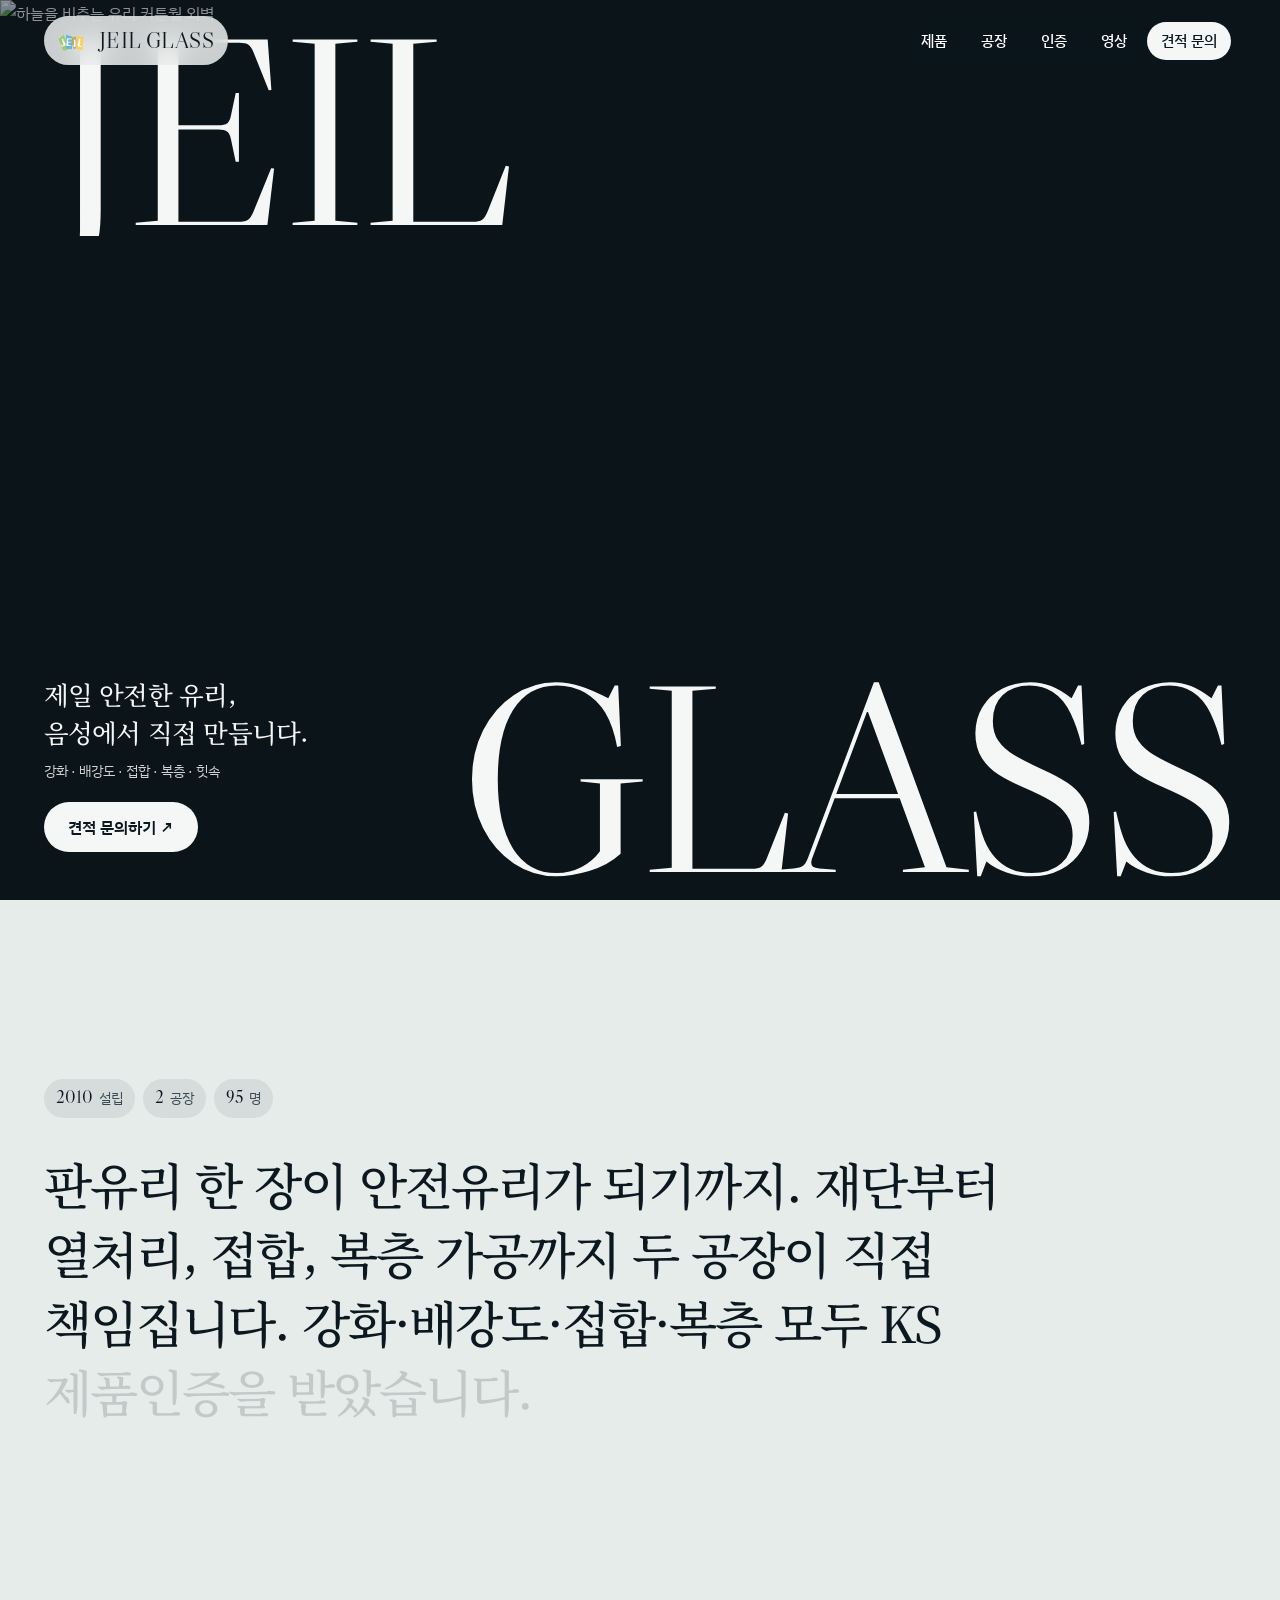
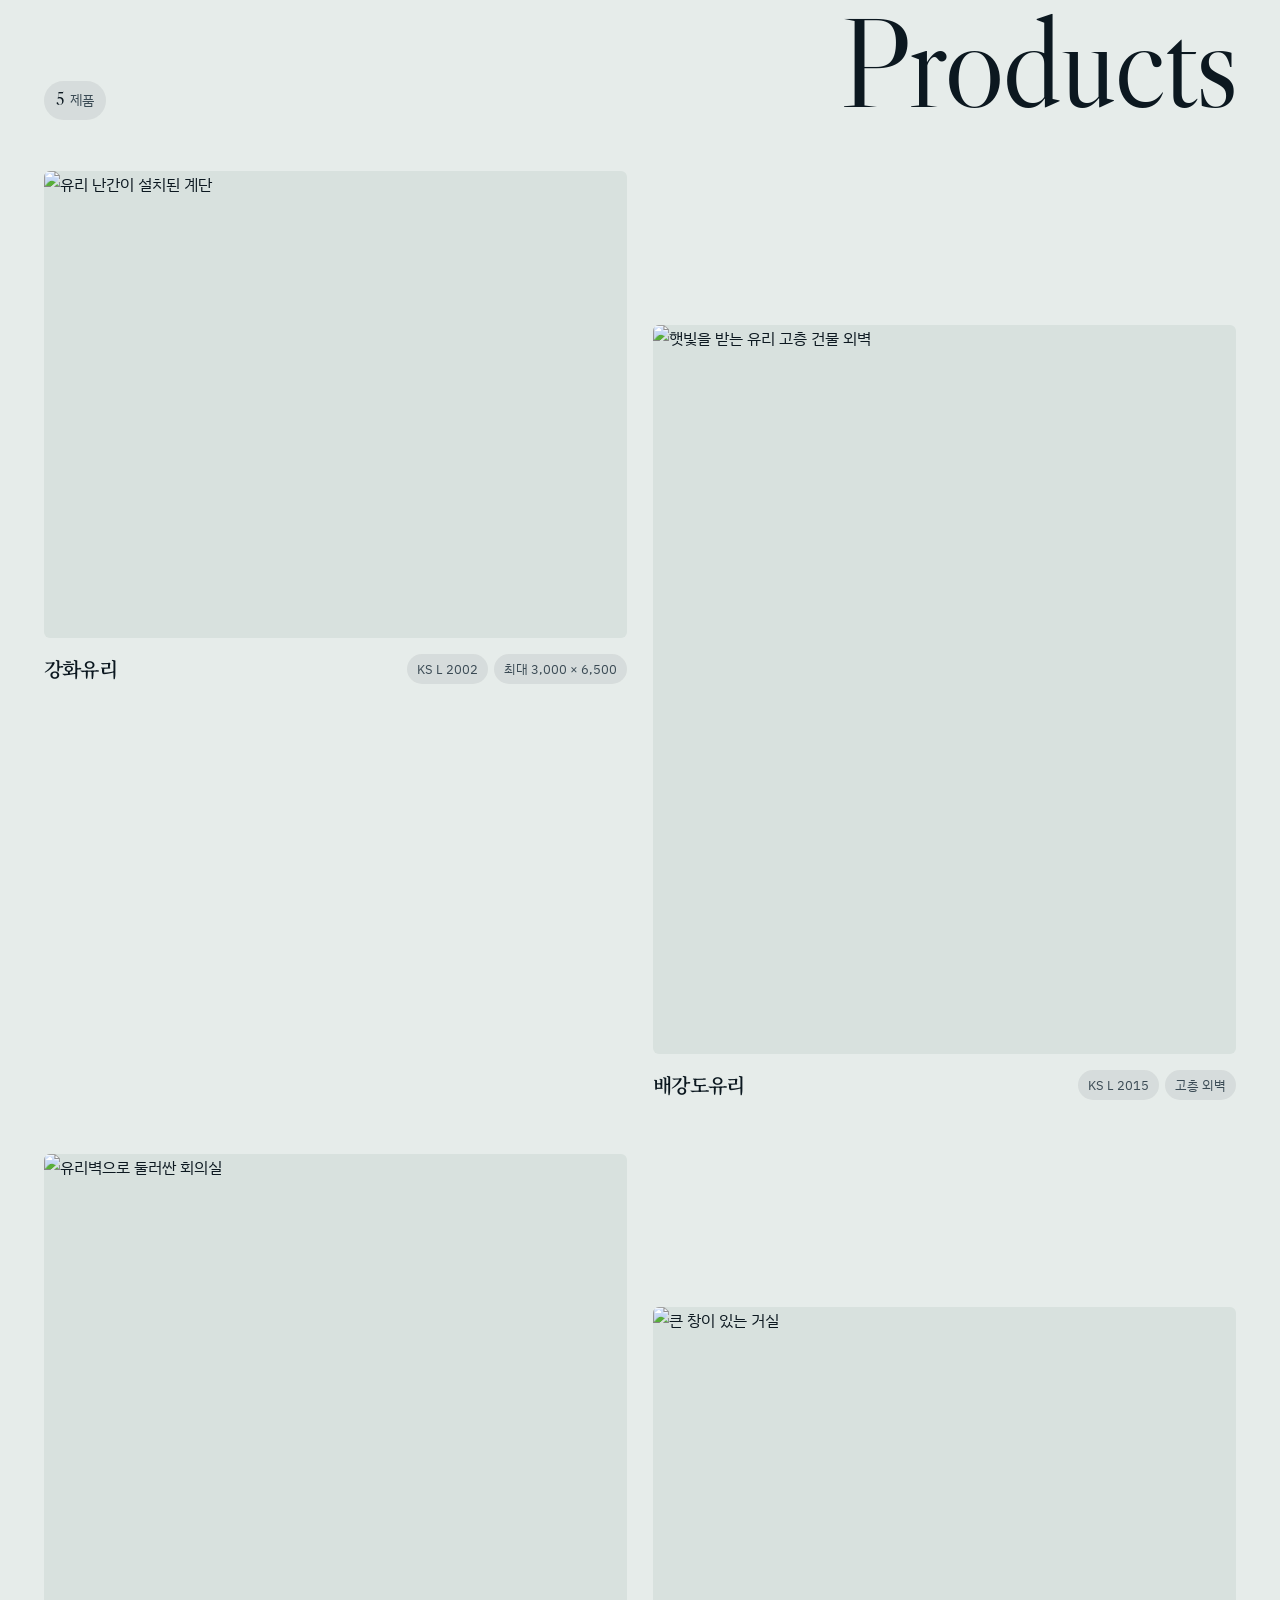
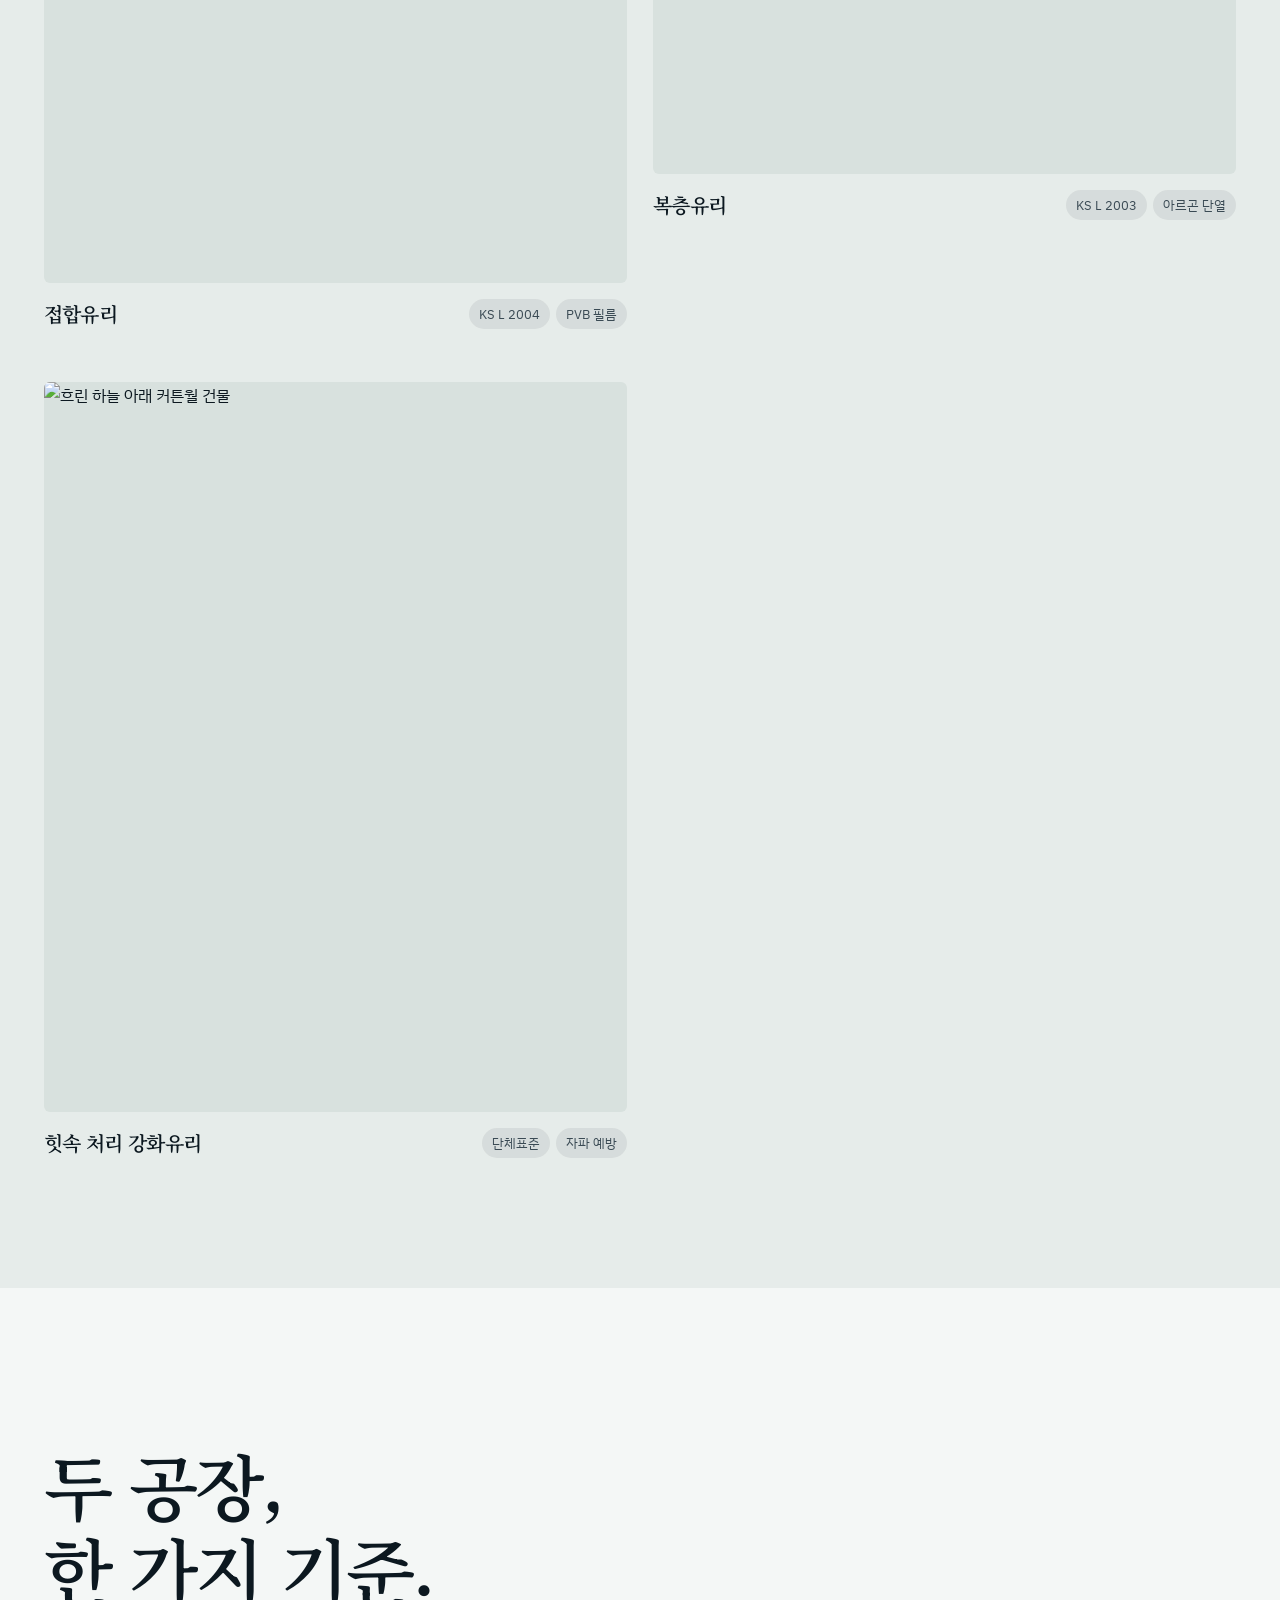
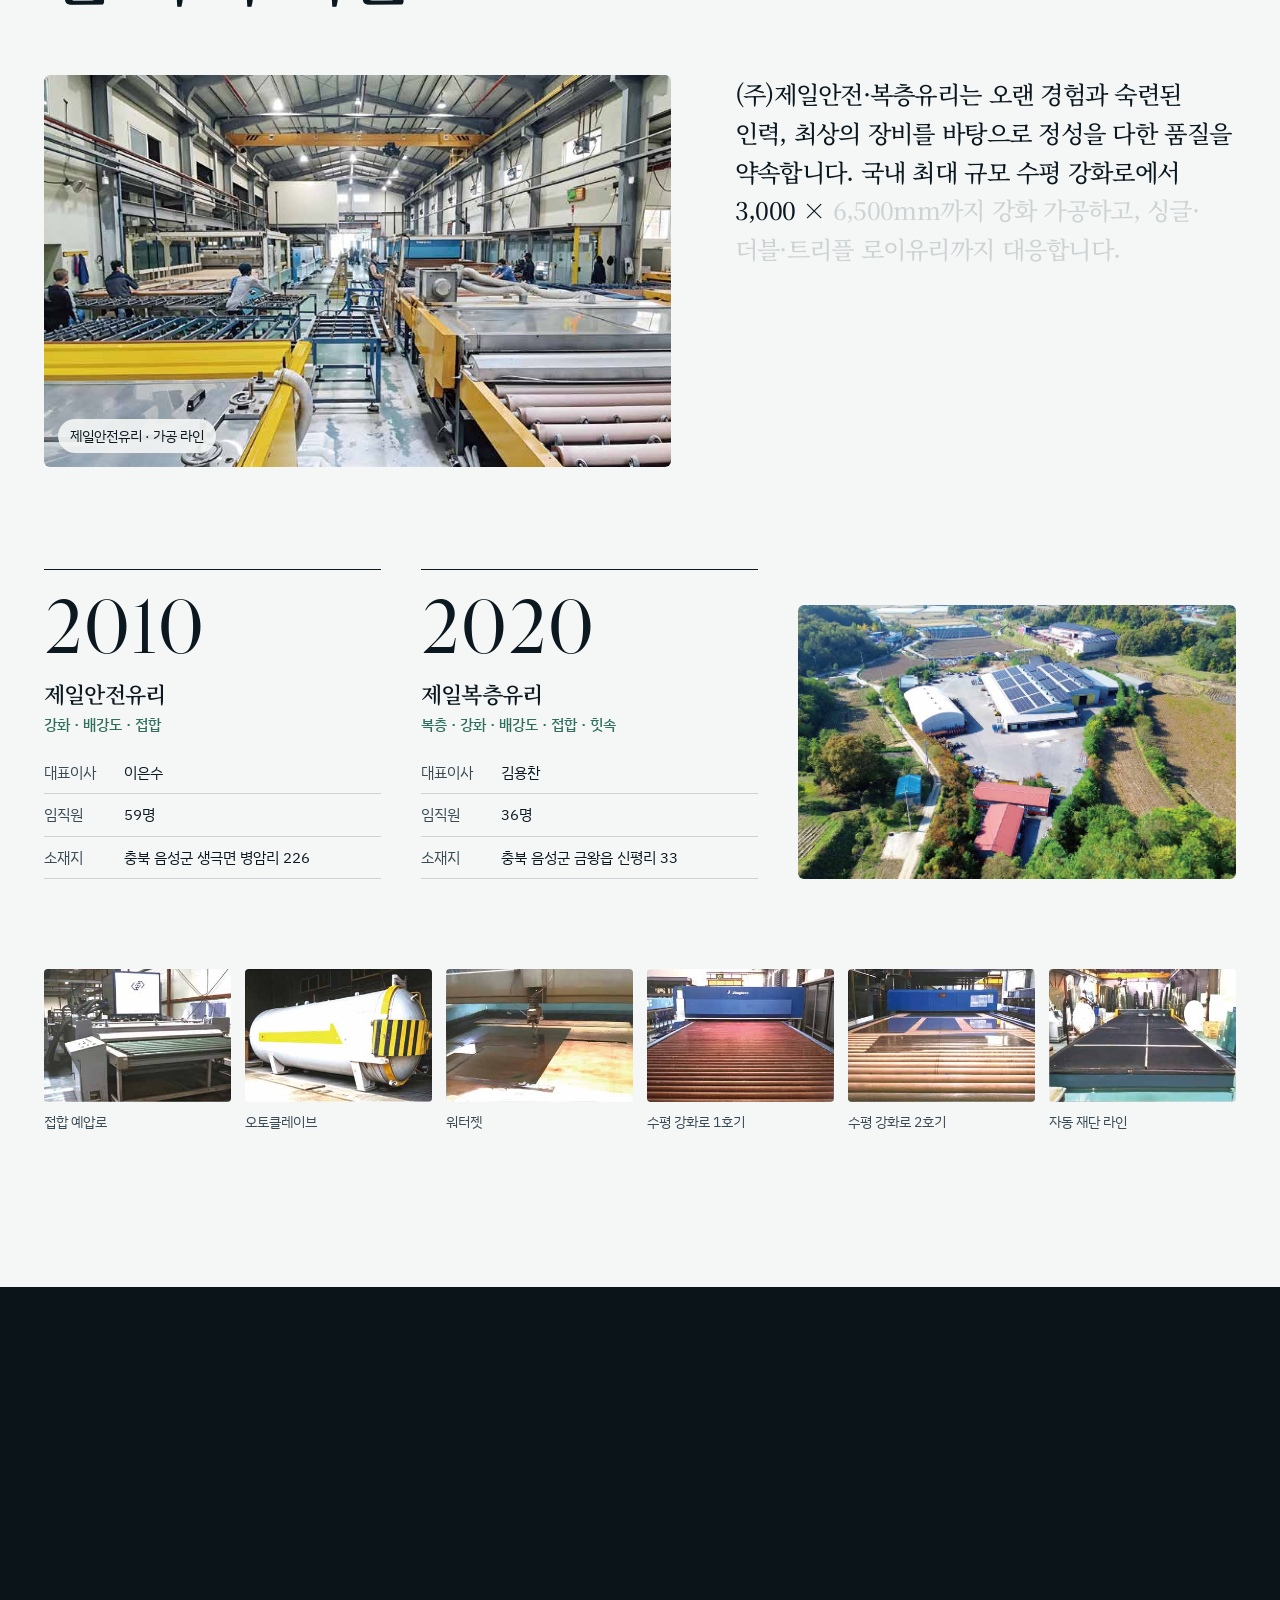
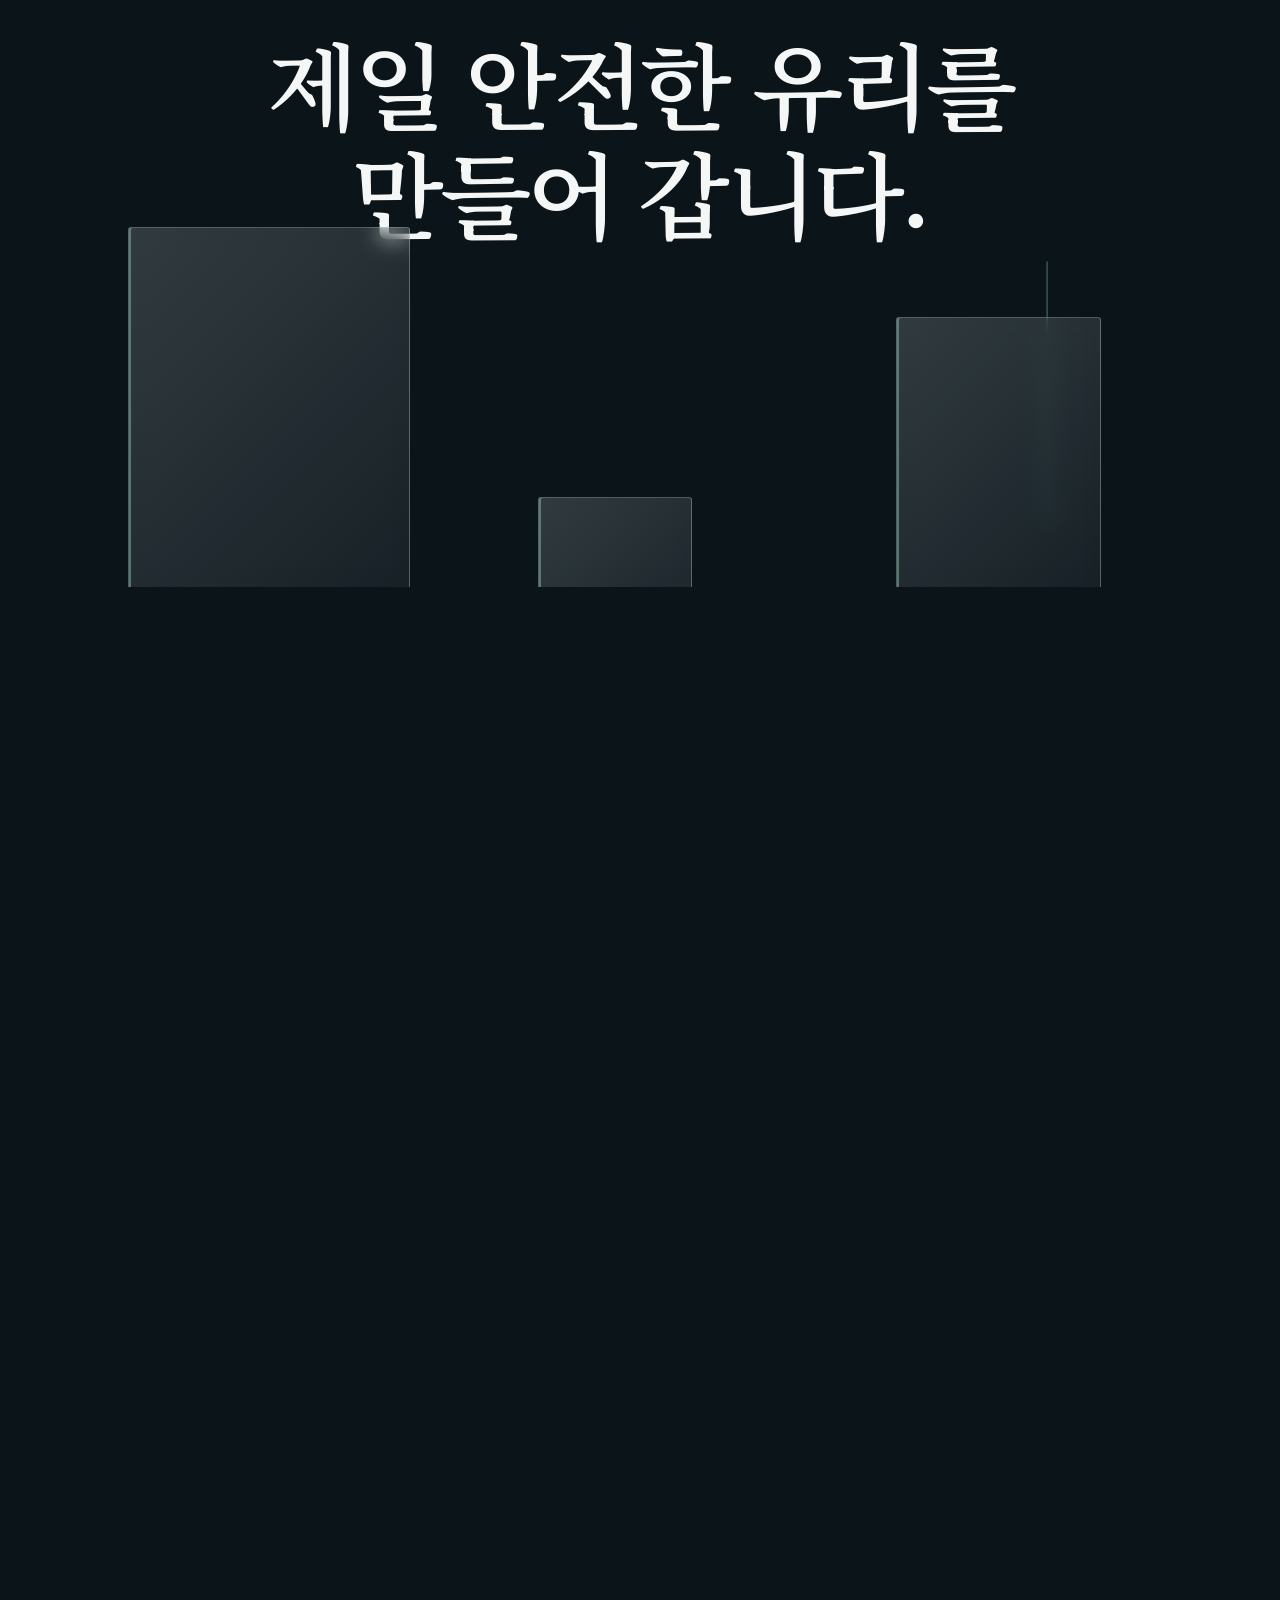
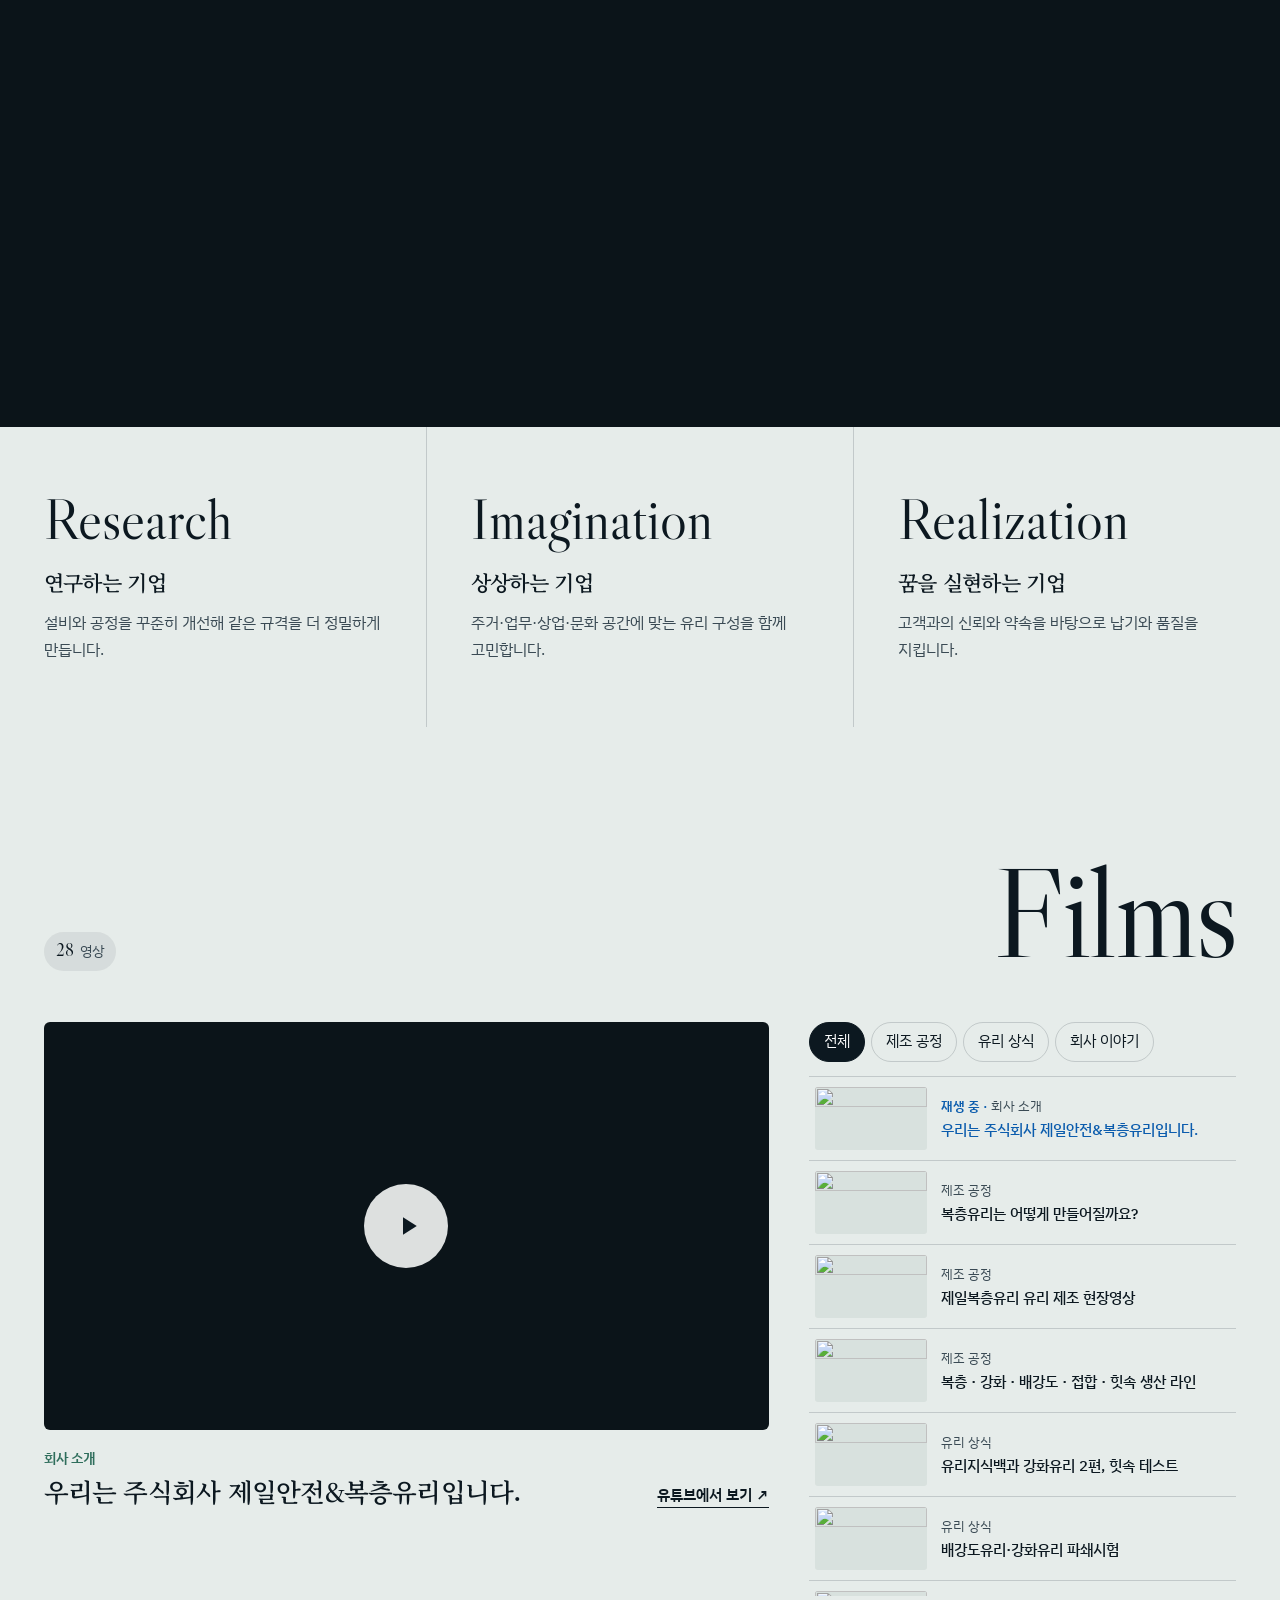
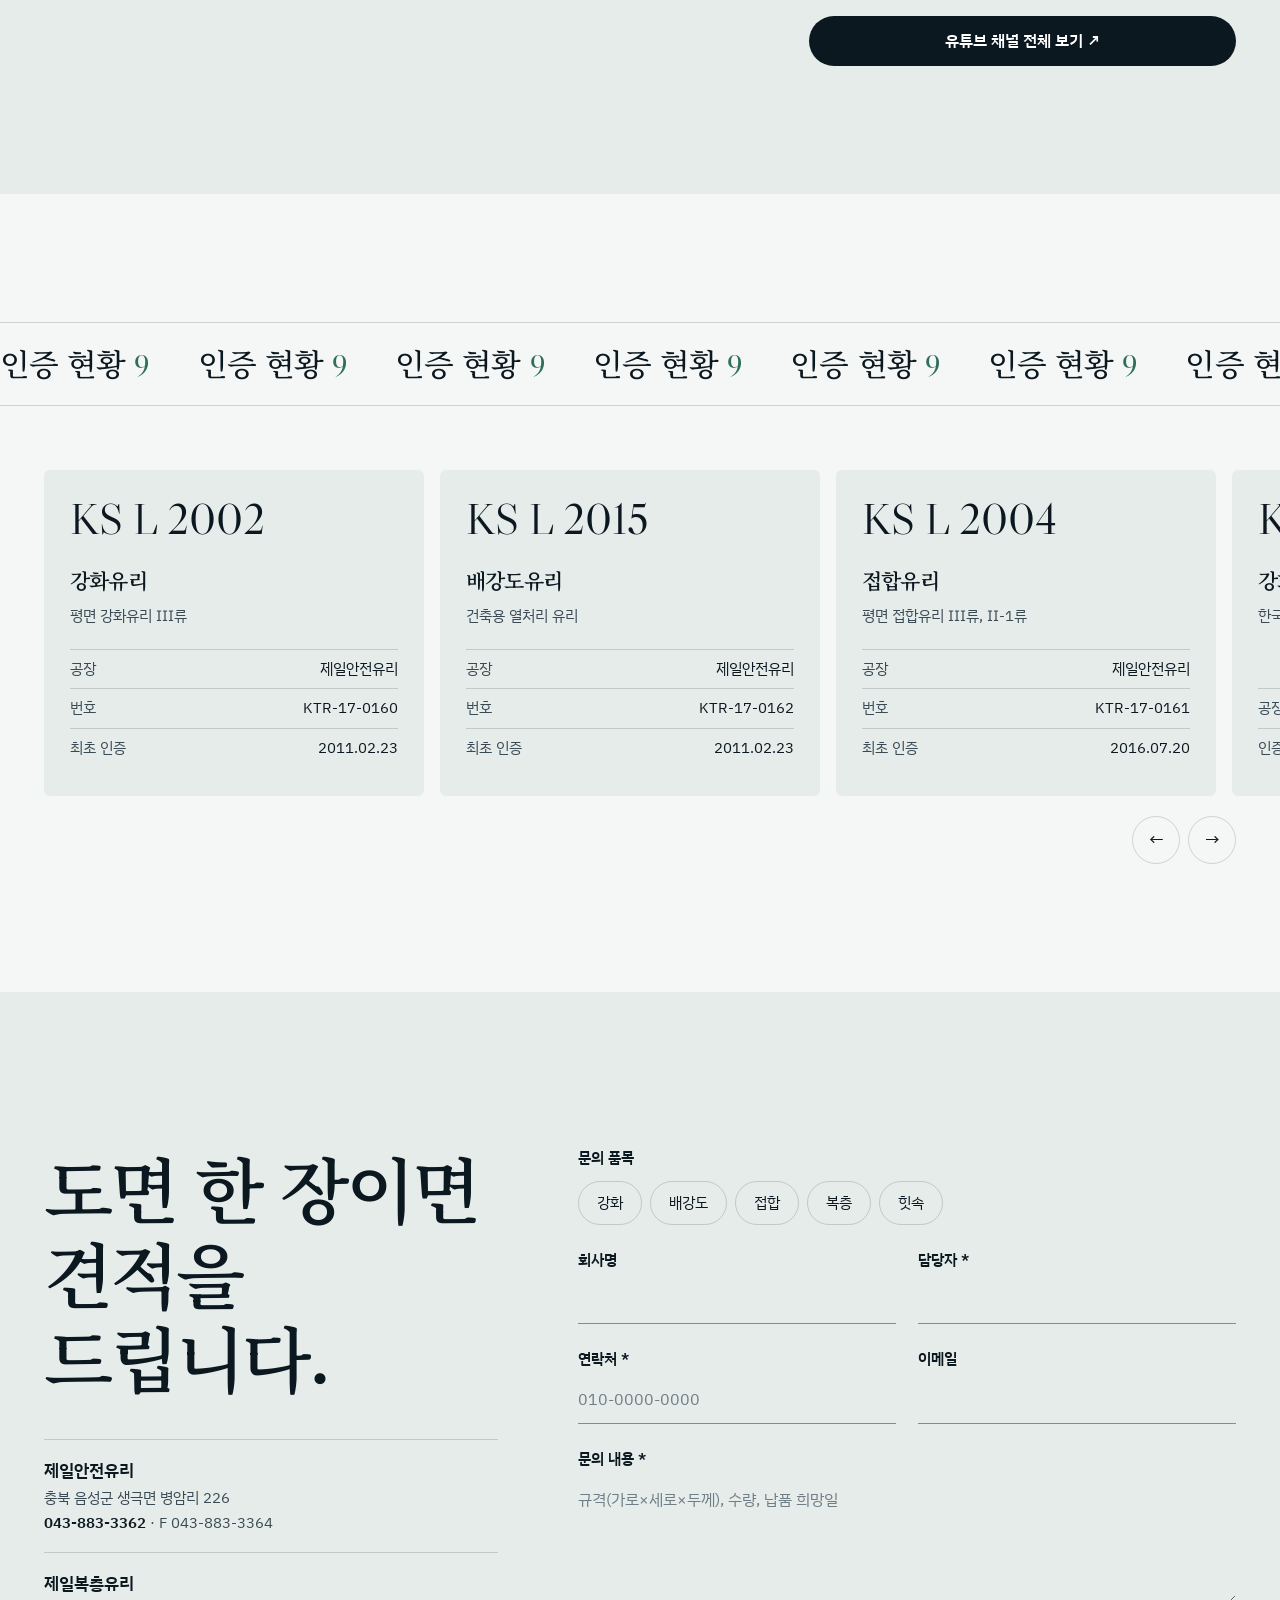
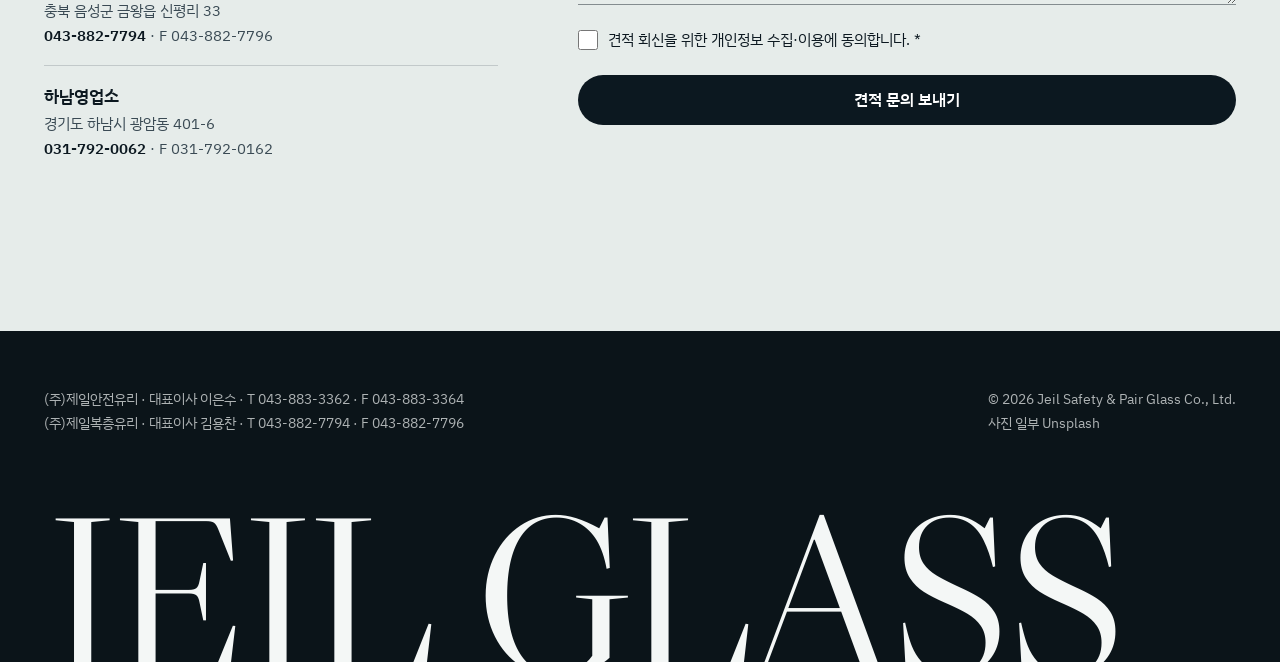
==== commit 51eabae1: "제일복층유리 대표이사 김용찬으로 변경, 푸터에 팩스번호 추가" ====
--- a/v2/index.html
+++ b/v2/index.html
@@ -139,7 +139,7 @@
       <h3>제일복층유리</h3>
       <p class="plant-what">복층 · 강화 · 배강도 · 접합 · 힛속</p>
       <dl>
-        <div><dt>대표이사</dt><dd>윤영탁</dd></div>
+        <div><dt>대표이사</dt><dd>김용찬</dd></div>
         <div><dt>임직원</dt><dd>36명</dd></div>
         <div><dt>소재지</dt><dd>충북 음성군 금왕읍 신평리 33</dd></div>
       </dl>
@@ -307,7 +307,7 @@
 
 <footer class="foot">
   <div class="foot-row">
-    <p>(주)제일안전유리 · 대표이사 이은수 · T 043-883-3362<br>(주)제일복층유리 · 대표이사 윤영탁 · T 043-882-7794</p>
+    <p>(주)제일안전유리 · 대표이사 이은수 · T 043-883-3362 · F 043-883-3364<br>(주)제일복층유리 · 대표이사 김용찬 · T 043-882-7794 · F 043-882-7796</p>
     <p>© 2026 Jeil Safety &amp; Pair Glass Co., Ltd.<br>사진 일부 Unsplash</p>
   </div>
   <p class="foot-word" aria-hidden="true">JEIL GLASS</p>
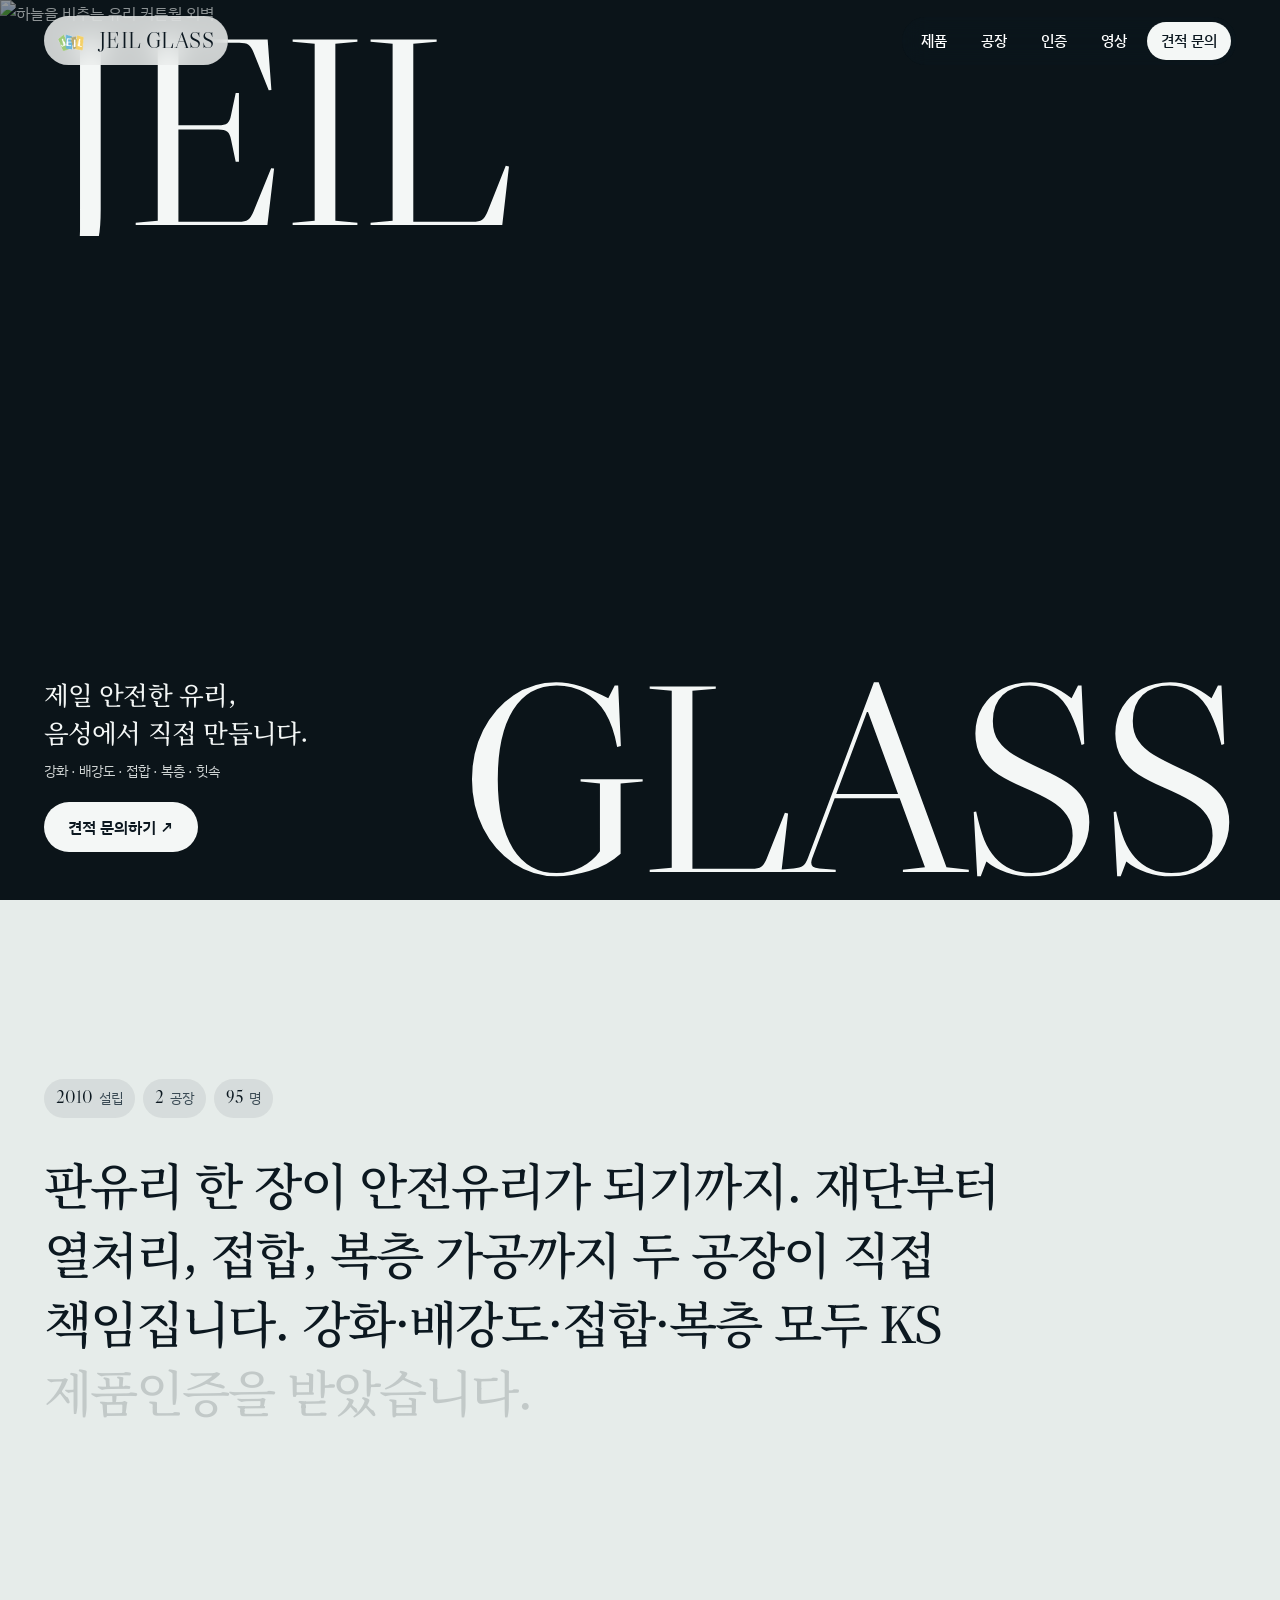
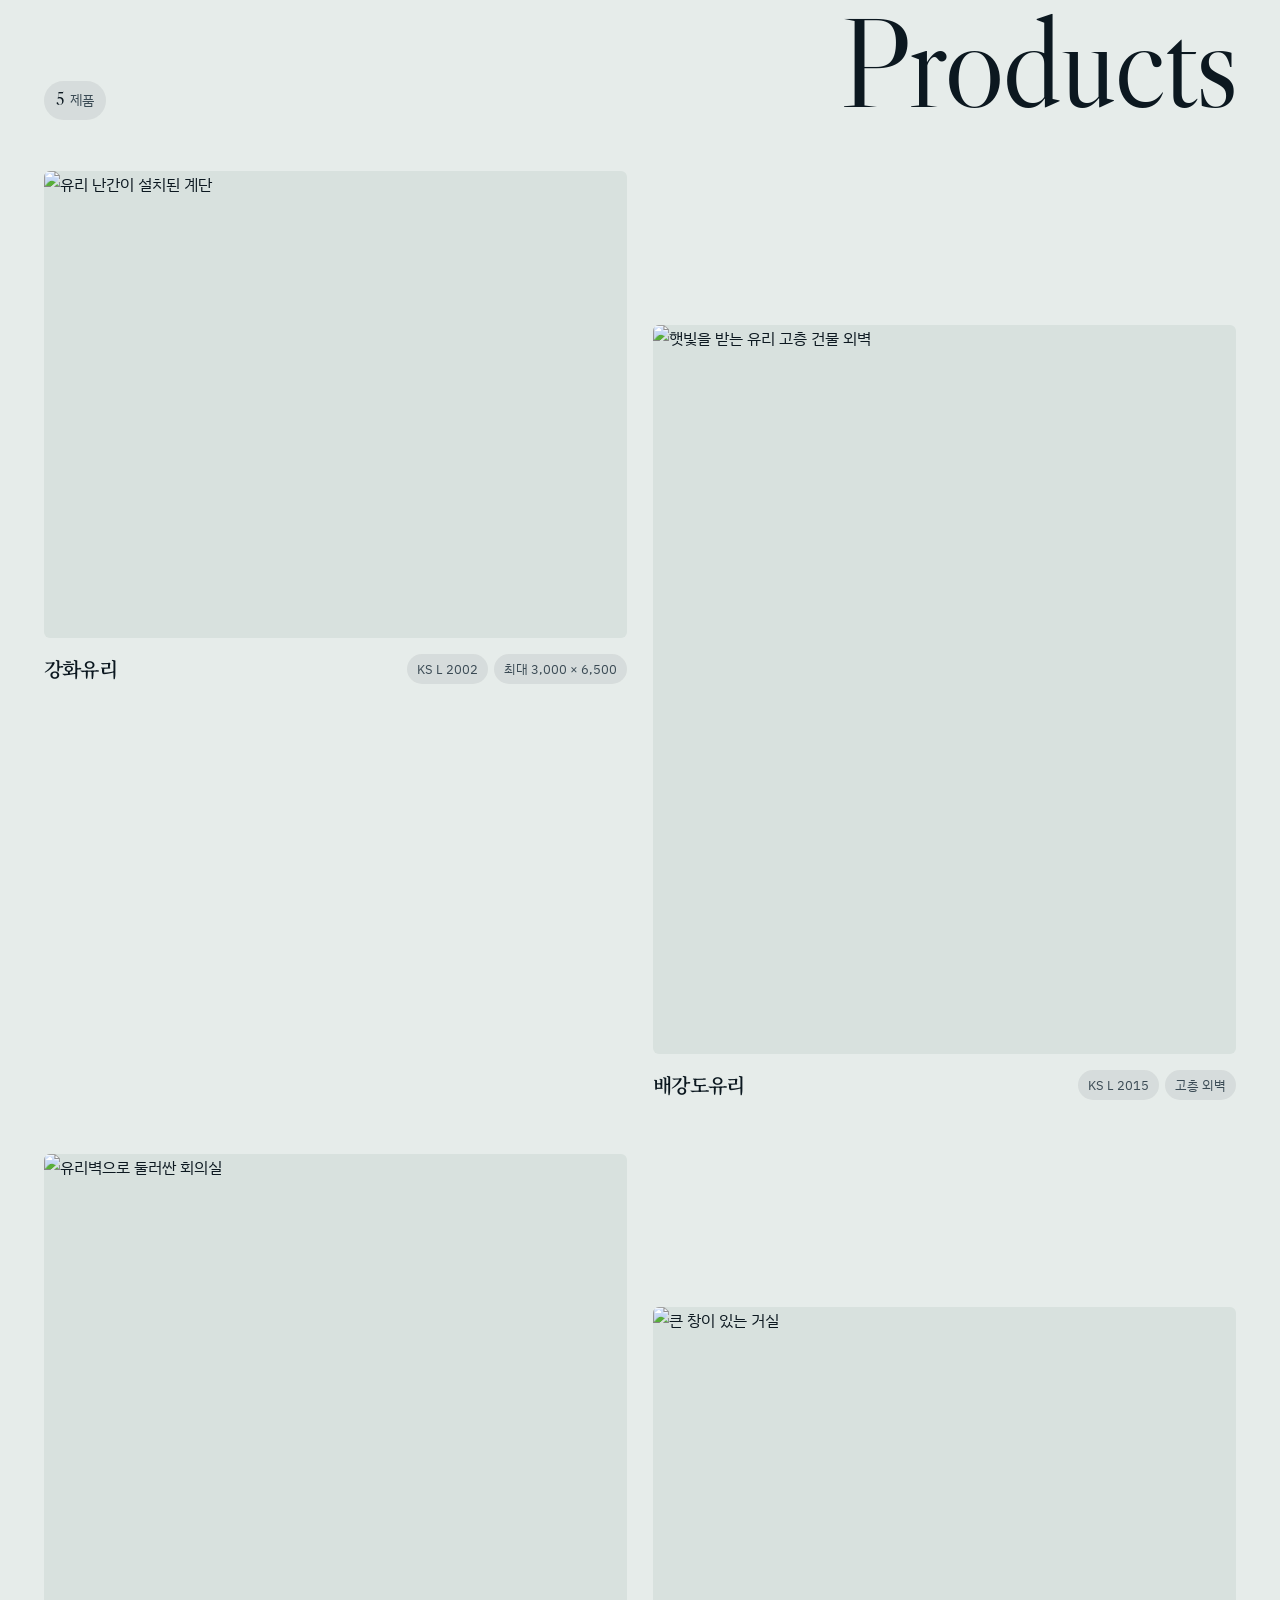
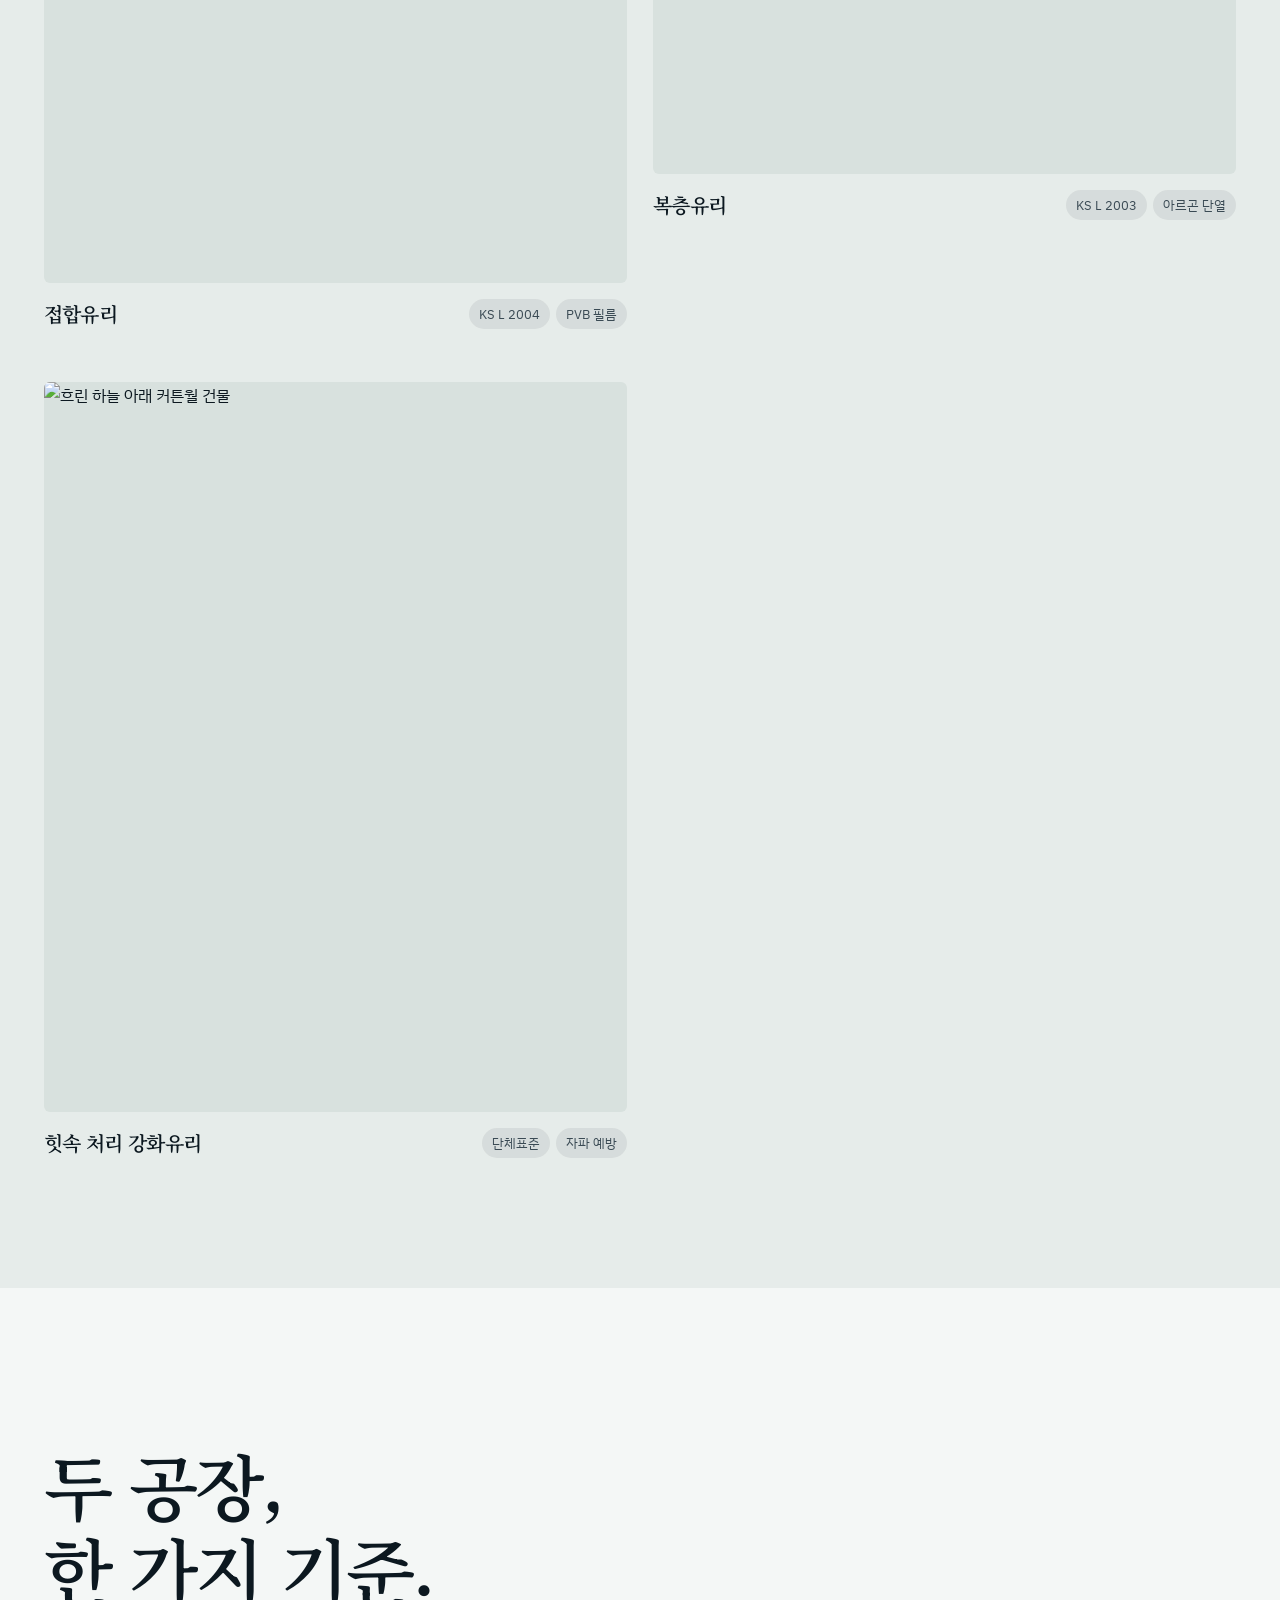
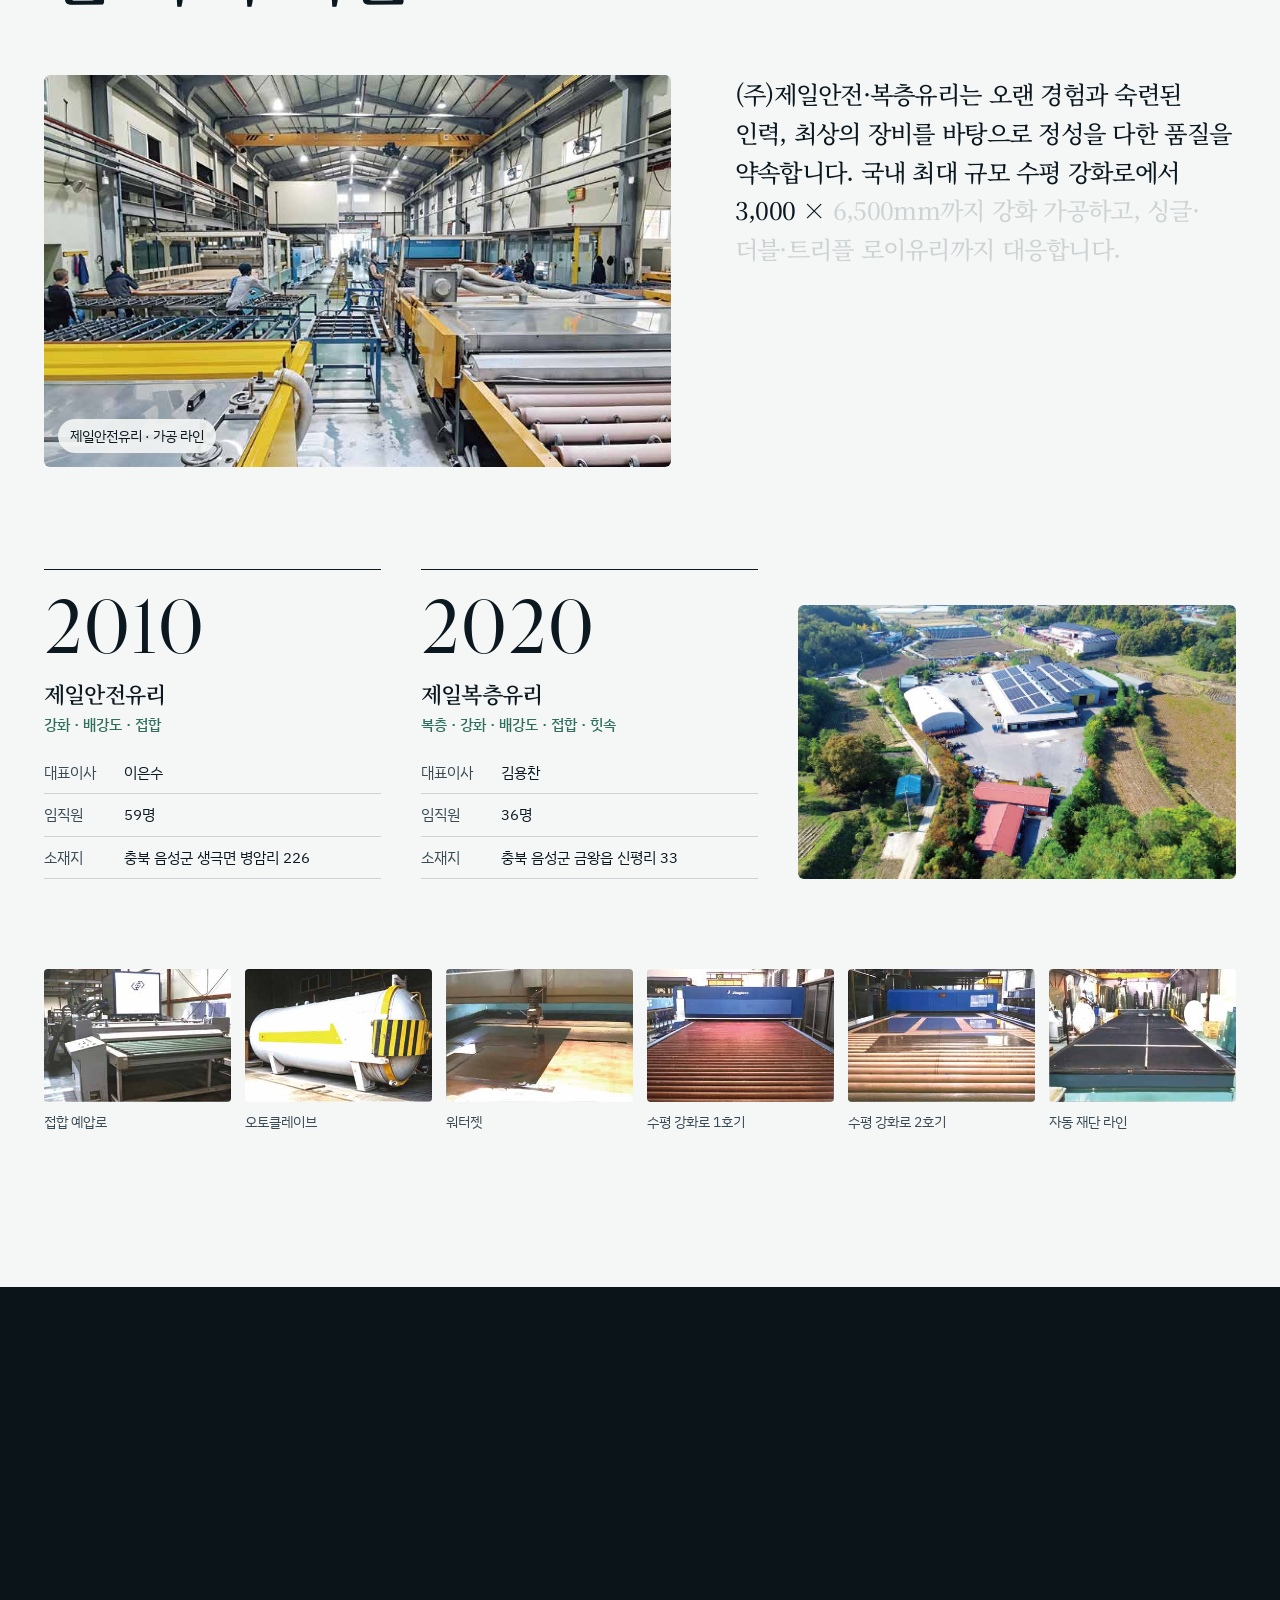
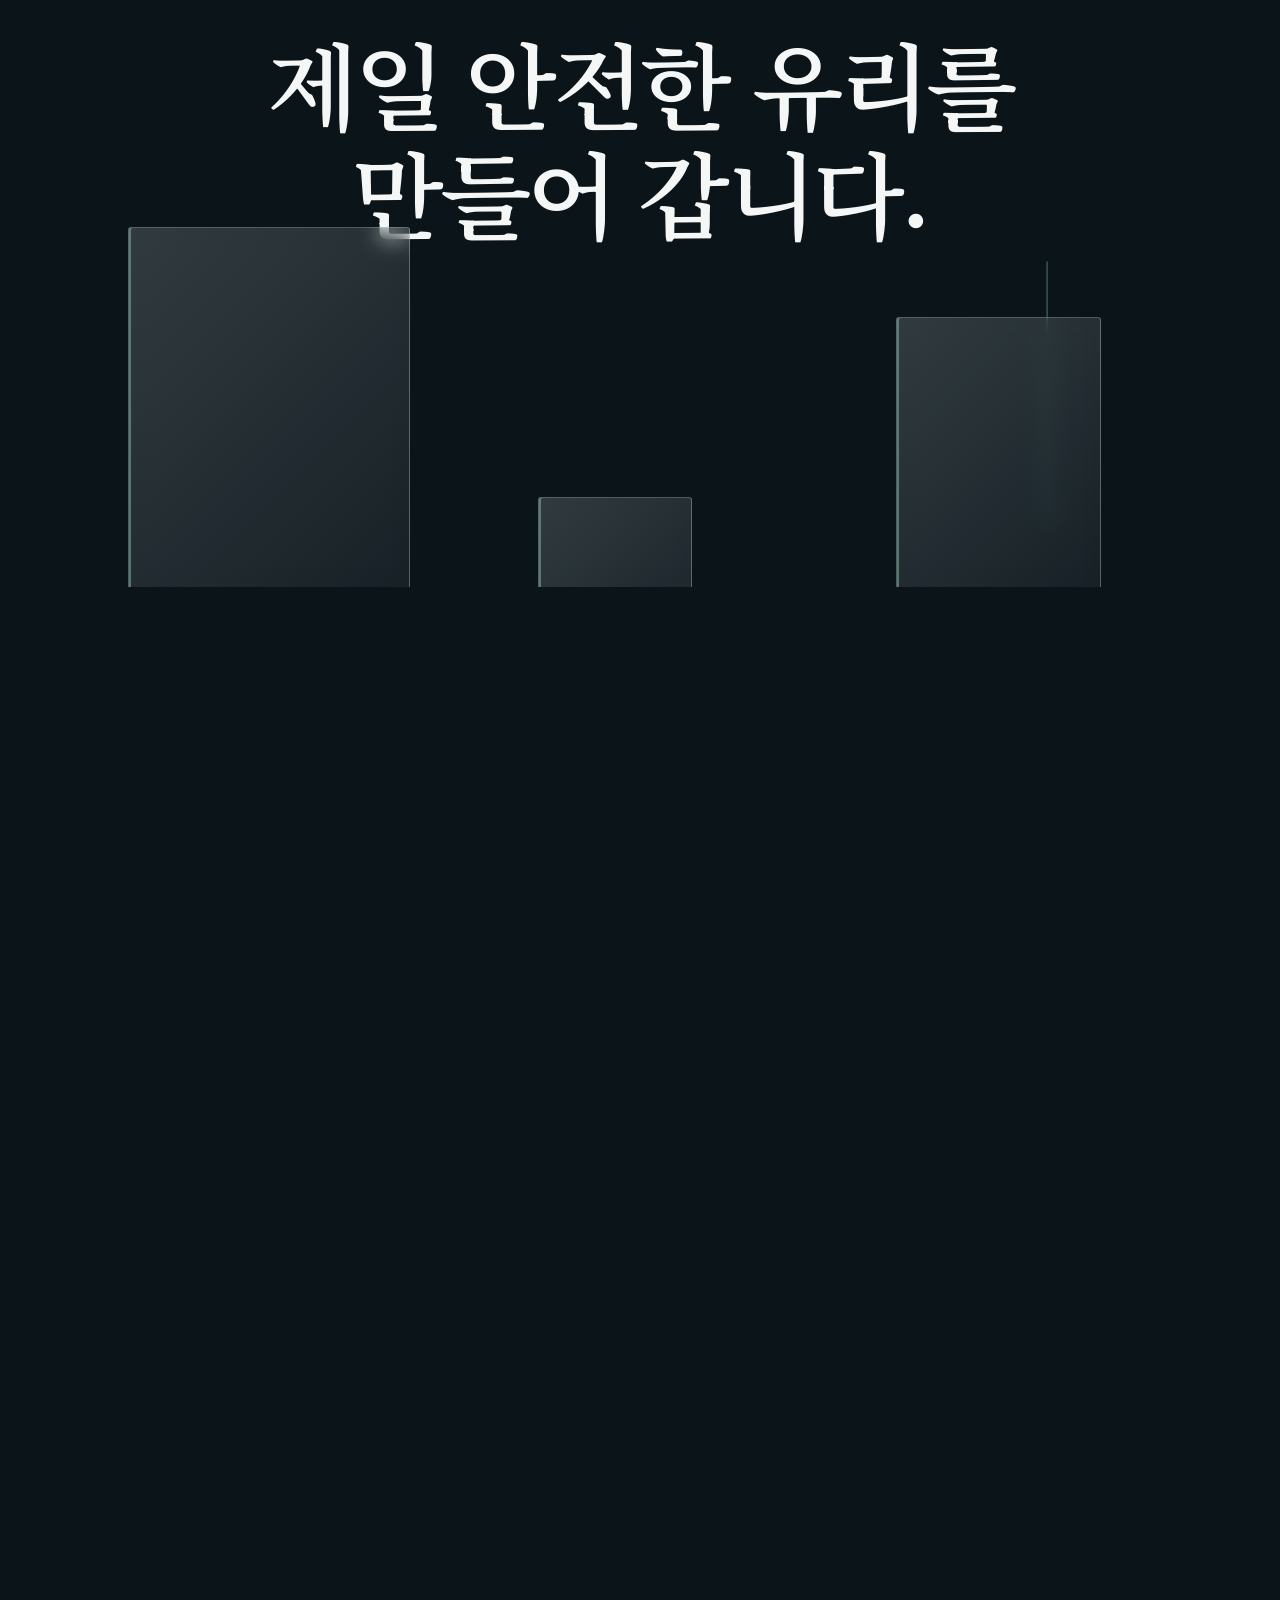
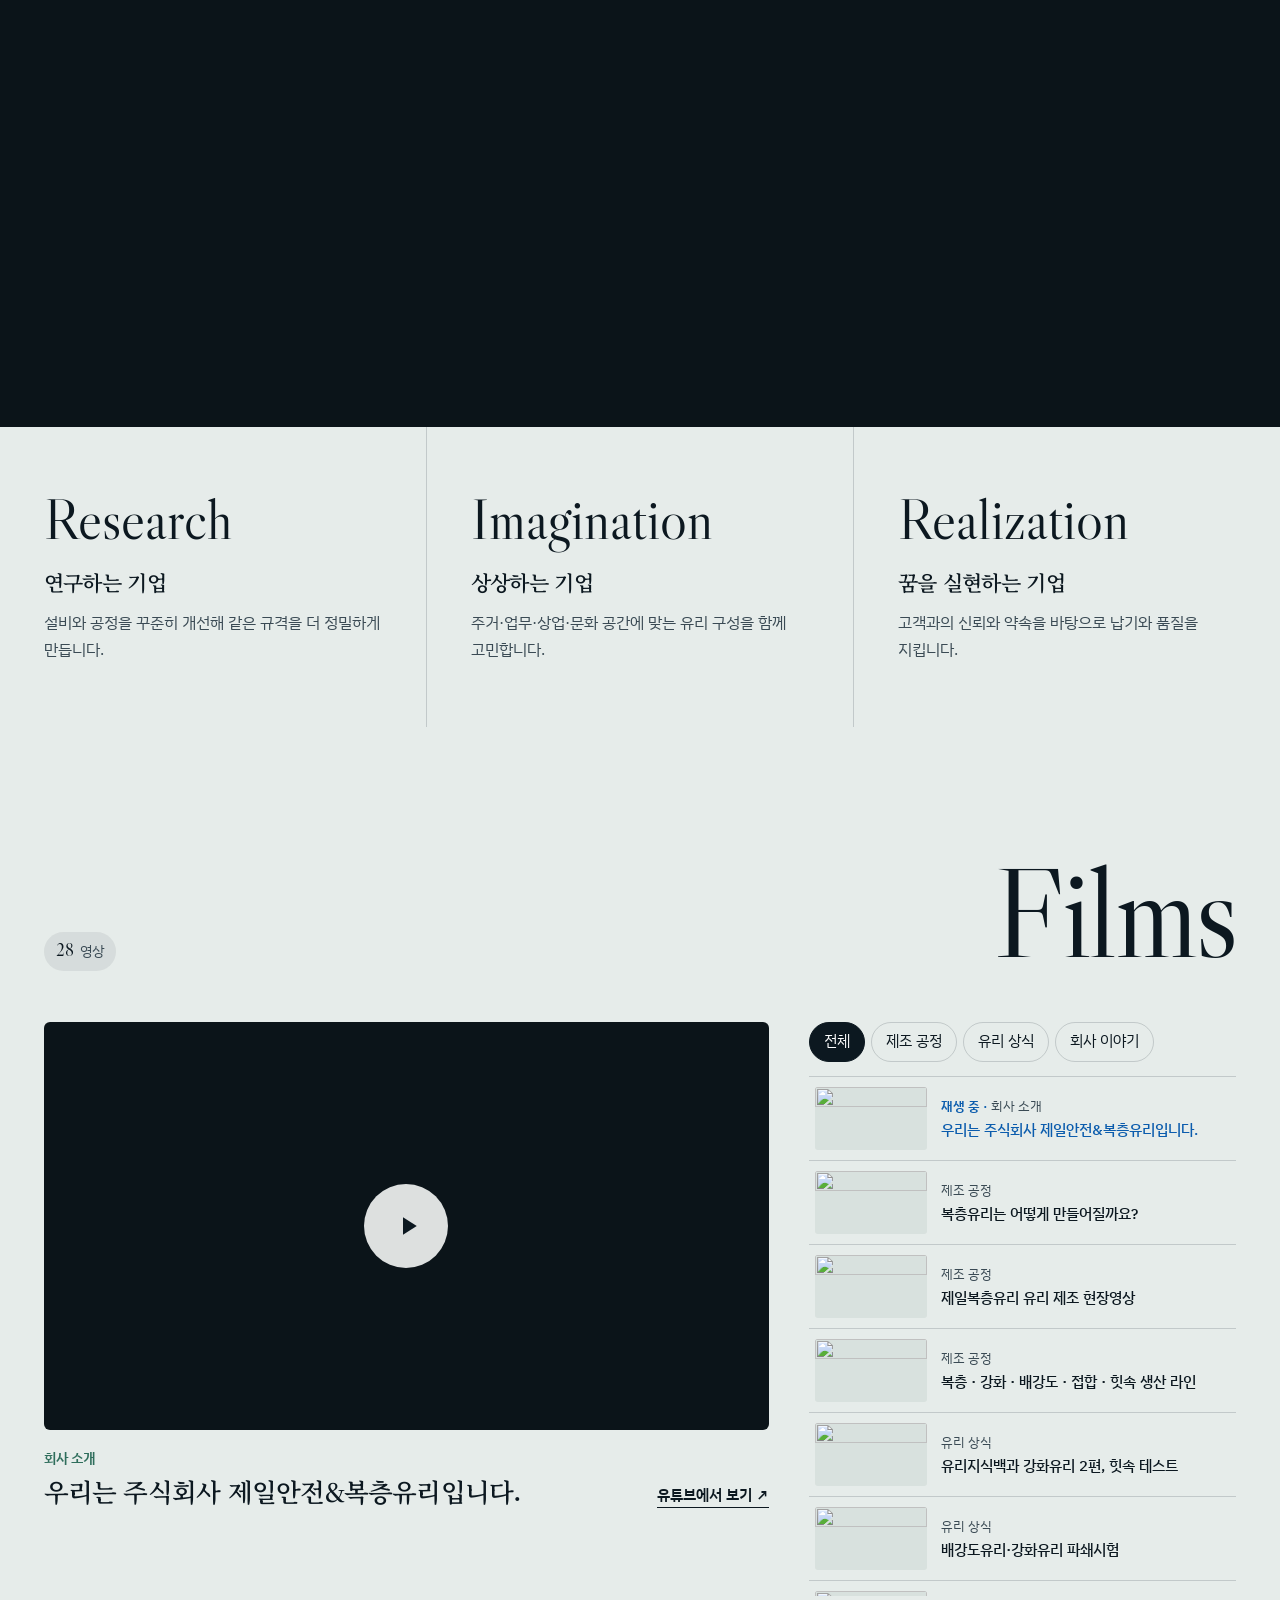
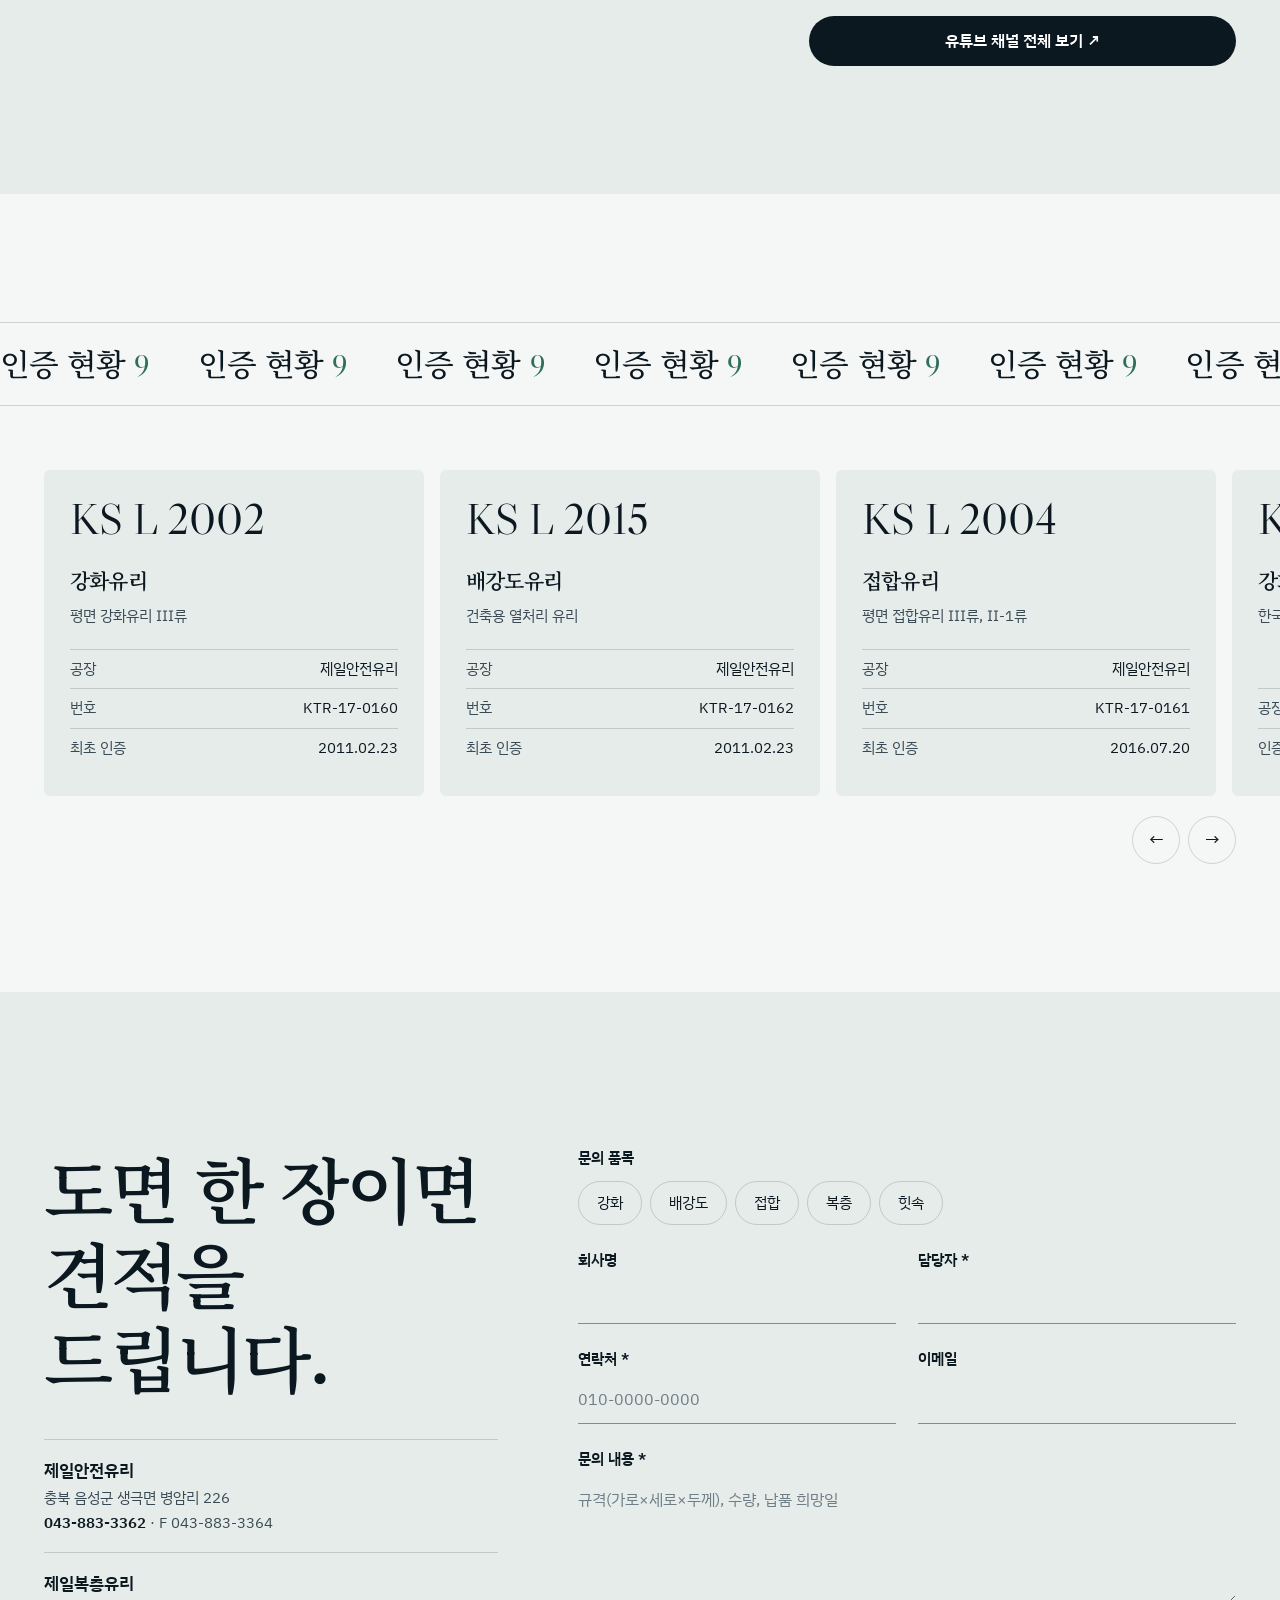
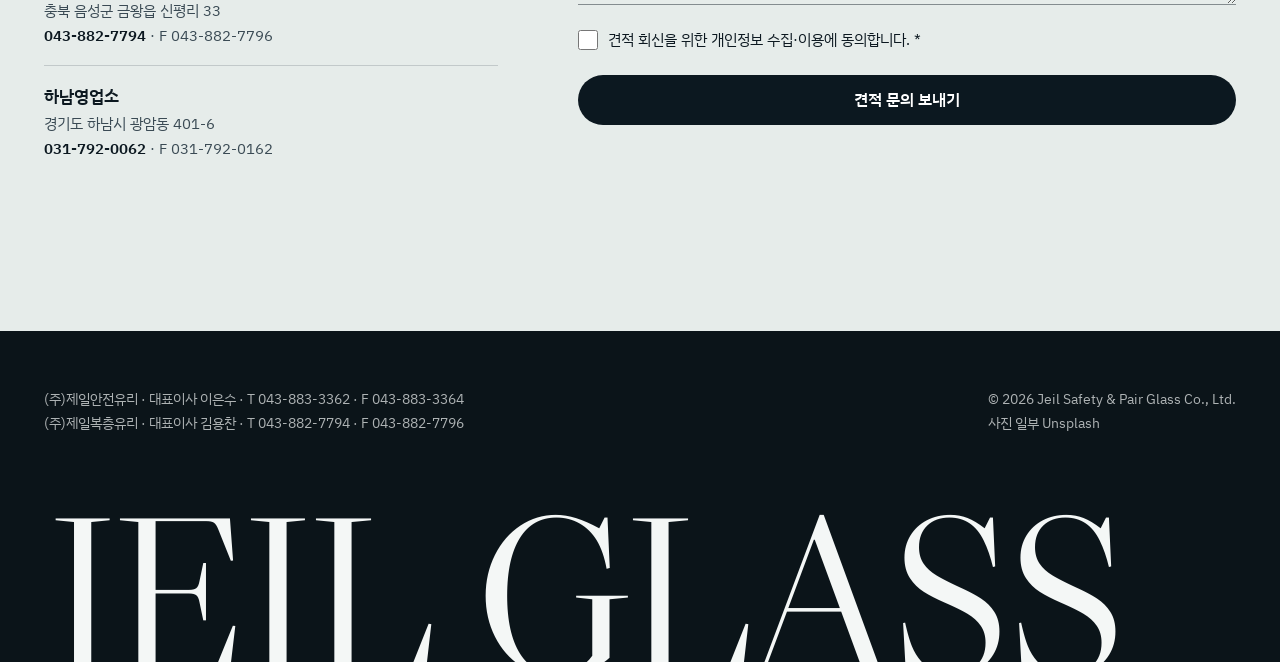
==== commit ad4e387d: "영상 목록에서 윤영탁 대표 인터뷰 영상 제외" ====
--- a/v2/index.html
+++ b/v2/index.html
@@ -231,7 +231,6 @@
         <li data-cat="상식" data-id="0Z_VW3TF-dM" data-label="유리 상식">강화유리 자파현상</li>
         <li data-cat="상식" data-id="DsxLDz7HoJI" data-label="유리 상식">유리정보백과 강화유리 A</li>
         <li data-cat="회사" data-id="3SuE9yLbj5c" data-label="회사 이야기">(주)제일안전유리 15주년 기념영상</li>
-        <li data-cat="회사" data-id="iHAA3CQ8kYc" data-label="회사 이야기">(주)제일복층유리 윤영탁 대표</li>
         <li data-cat="회사" data-id="Y3Lgxv9Ht4Y" data-label="회사 이야기">2024년 폭설피해 현장 기록영상</li>
         <li data-cat="회사" data-id="KHGk20OOa90" data-label="회사 이야기">2025년 새해인사</li>
       </ul>
